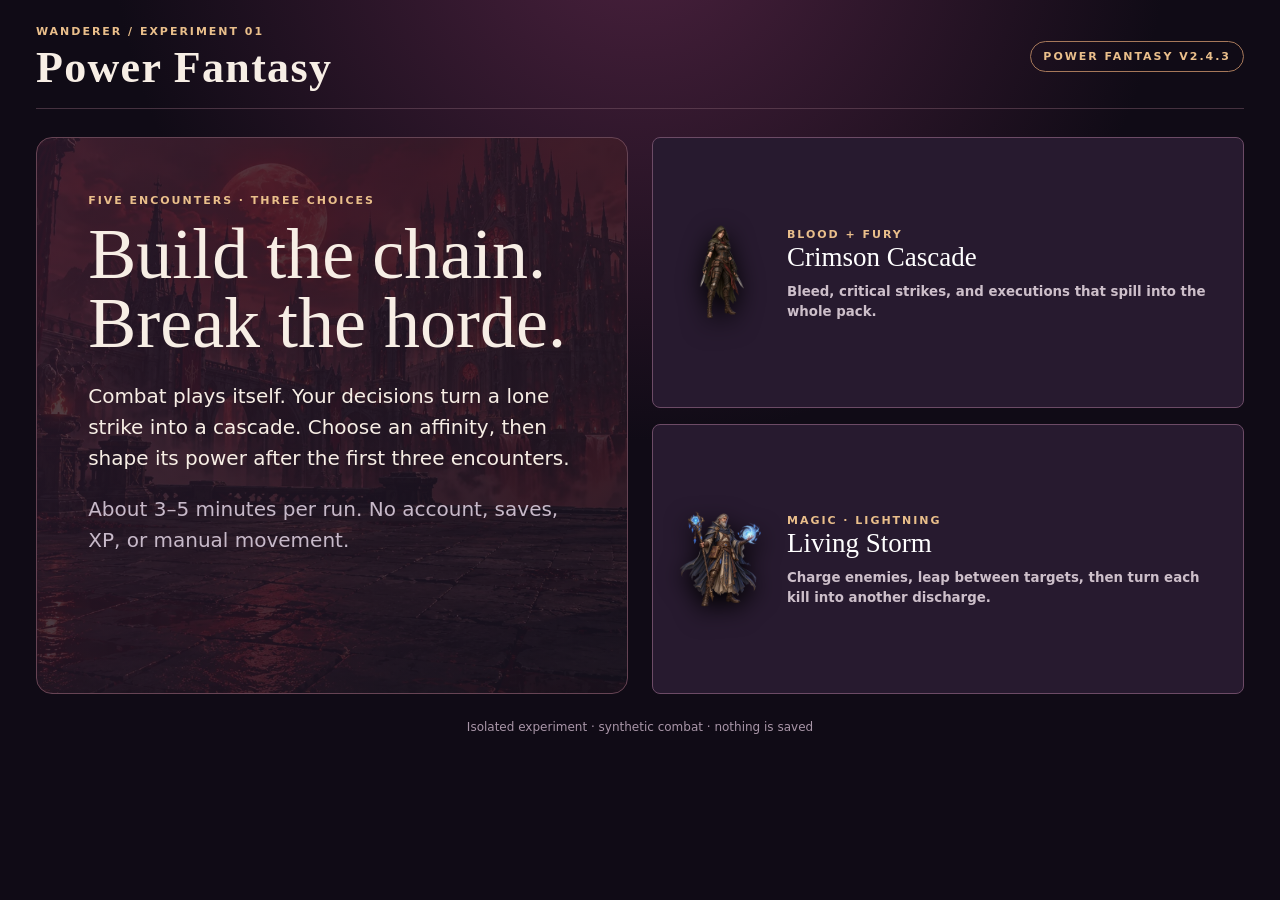
==== index.html @ 92aef380 "demo: add v2.4.3 mobile landscape battlefield" ====
<!doctype html>
<html lang="en"><head><meta charset="utf-8"><meta name="viewport" content="width=device-width, initial-scale=1, viewport-fit=cover"><meta name="theme-color" content="#160e18"><title>Wanderer · Power Fantasy v2.4.3</title><link rel="icon" href="./assets/branding/wanderer-icon-32.png"><link rel="stylesheet" href="./style-v2.4.3.css?v=2.4.3-landscape"></head>
<body><div class="shell">
  <header><div><span class="eyebrow">WANDERER / EXPERIMENT 01</span><h1>Power Fantasy</h1></div><div class="headerActions"><span class="prototypeBadge">POWER FANTASY V2.4.3</span><button id="pause" class="ghost" hidden>Pause</button><button id="exit" class="ghost" hidden>Exit run</button></div></header>
  <main id="app" aria-live="polite"></main>
  <footer>Isolated experiment · synthetic combat · nothing is saved</footer>
</div><script type="module" src="./ui-v2.4.3.mjs?v=2.4.3-landscape"></script></body></html>
---- style-v2.4.3.css ----
:root{color-scheme:dark;font-family:Inter,ui-sans-serif,system-ui,sans-serif;background:#100b16;color:#f7eee5}
*{box-sizing:border-box}body{margin:0;min-height:100vh;background:radial-gradient(circle at 50% -10%,#4b213e 0,transparent 45%),#100b16}.shell{max-width:1280px;margin:auto;padding:20px clamp(12px,3vw,36px)}header{display:flex;align-items:center;justify-content:space-between;gap:16px;border-bottom:1px solid #74536488;padding-bottom:15px}h1,h2,h3,p{margin-top:0}h1{font-family:Georgia,serif;font-size:clamp(28px,4vw,44px);margin:3px 0 0;letter-spacing:.03em}.eyebrow,.prototypeBadge,.overline{font-size:11px;font-weight:800;letter-spacing:.18em;color:#eabf8b}.prototypeBadge{border:1px solid #a6785a;border-radius:99px;padding:8px 12px}.headerActions{display:flex;gap:8px;align-items:center;flex-wrap:wrap}button{font:inherit;cursor:pointer;border:1px solid #e4ad70;background:linear-gradient(#d59a59,#9c5e35);color:#1b0c0e;padding:11px 17px;border-radius:8px;font-weight:800;min-height:44px}button:hover{filter:brightness(1.15)}button:focus-visible{outline:3px solid #fff;outline-offset:3px}.ghost{background:#231b2c;color:#f5decc;border-color:#775b70}.primary{box-shadow:0 0 32px #be71424d}.muted{color:#c7b9c9}.small{font-size:13px}.intro{display:grid;grid-template-columns:1fr 1fr;gap:24px;align-items:stretch;min-height:65vh;padding-top:28px}.introCopy{padding:clamp(20px,4vw,58px);border:1px solid #664454;border-radius:16px;background:linear-gradient(140deg,#2f1b2fcc,#16121fd9),url('./assets/dungeons/c3/blood_crimson_dominion.webp') center/cover}.introCopy h2{font:clamp(38px,6vw,72px)/.95 Georgia,serif;max-width:620px;margin:12px 0 24px}.introCopy p{font-size:clamp(16px,1.6vw,20px);line-height:1.55;max-width:600px}.builds{display:grid;gap:16px}.buildCard{width:100%;display:flex;align-items:center;gap:20px;text-align:left;background:#271a2f;border-color:#6c4b66;padding:18px}.buildCard img{width:96px;height:110px;object-fit:contain;filter:drop-shadow(0 8px 12px #000)}.buildCard strong{display:block;font:27px Georgia,serif;color:#fff}.buildCard small{display:block;color:#cdbfca;margin-top:9px;line-height:1.5}.buildCard.blood:hover{border-color:#f97986;box-shadow:0 0 30px #ba293850}.buildCard.lightning:hover{border-color:#8dbcfb;box-shadow:0 0 30px #3c75d850}.hud{display:grid;grid-template-columns:1fr auto 1fr;align-items:center;gap:16px;padding:16px 0}.hud h2{margin:2px 0 5px;font:28px Georgia,serif}.encounterDots{display:flex;gap:6px;justify-content:center}.encounterDots span{width:28px;height:6px;background:#5c485e;border-radius:4px}.encounterDots span.done{background:#de9a5f}.encounterDots span.now{background:#fff;box-shadow:0 0 12px #f8c16f}.hudRight{text-align:right}.arena{position:relative;min-height:460px;overflow:hidden;border:1px solid #765467;border-radius:16px;background:linear-gradient(180deg,#150c1e44,#100a18d9),var(--arena) center/cover;box-shadow:inset 0 0 70px #130714,0 16px 44px #0008}.arena:before{content:'';position:absolute;inset:0;background:linear-gradient(90deg,#160b20bb,transparent 40%),linear-gradient(0deg,#130d1e99,transparent 38%);pointer-events:none}.battlefield{position:relative;display:grid;grid-template-columns:minmax(150px,210px) 1fr;min-height:460px;gap:14px;padding:26px}.hero{display:flex;flex-direction:column;justify-content:end;align-items:center;position:relative;z-index:2}.hero img{height:270px;max-width:100%;object-fit:contain;filter:drop-shadow(0 10px 18px #000)}.hero.attacking img{animation:attack .24s ease}.hero.hurt img{animation:hurt .3s ease}.heroName{font:22px Georgia,serif;text-align:center;text-shadow:0 2px 4px #000}.health{height:11px;border-radius:8px;background:#3b2636;overflow:hidden;border:1px solid #9b6977;width:100%}.health i{display:block;height:100%;background:linear-gradient(90deg,#a83145,#e06875);transition:width .15s}.heroHealth{max-width:190px}.heroHealth i{background:linear-gradient(90deg,#a7384a,#f1787b)}.mobField{display:grid;grid-template-columns:repeat(3,minmax(0,1fr));align-content:center;gap:12px;position:relative;z-index:2}.mob{position:relative;background:#120b1bc4;border:1px solid #8c60735c;border-radius:11px;min-height:162px;padding:8px;display:flex;flex-direction:column;align-items:center;justify-content:end;transition:opacity .3s,transform .3s}.mob img{height:104px;max-width:100%;object-fit:contain;filter:drop-shadow(0 5px 9px #0009)}.mob strong{font-size:12px;white-space:nowrap;overflow:hidden;text-overflow:ellipsis;max-width:100%;text-align:center}.mob .health{height:7px;margin:5px 0}.mob.dead{opacity:.05;transform:scale(.7)}.mob.hit{animation:hit .25s}.mob.burst{box-shadow:0 0 24px #e9485c;border-color:#ff6674}.mob.shock{box-shadow:0 0 26px #90d5ff;border-color:#aadfff}.tags{position:absolute;top:7px;left:7px;display:flex;gap:4px;z-index:1}.tag{font-size:10px;border-radius:5px;padding:2px 5px;background:#832934;color:#fff}.tag.lightning{background:#2d6798}.float{position:absolute;top:23%;left:50%;transform:translateX(-50%);font-weight:900;font-size:23px;text-shadow:0 3px 4px #000;pointer-events:none;animation:float .85s forwards;z-index:5}.float.bleed,.float.crit{color:#ff6675}.float.arc,.float.discharge{color:#a7dcff}.bolt{position:absolute;height:4px;transform-origin:0 50%;background:#aee6ff;box-shadow:0 0 8px #68bbff,0 0 18px #278aff;z-index:8;pointer-events:none;animation:bolt .35s forwards}.bolt.blood{background:#fd596b;box-shadow:0 0 10px #e82b49}.arenaOverlay{position:absolute;inset:0;z-index:12;display:grid;place-items:center;padding:18px;background:#080713b8;backdrop-filter:blur(4px)}.decision{width:min(800px,100%);padding:clamp(18px,3vw,32px);background:linear-gradient(135deg,#30213b,#18131f);border:1px solid #c29677;border-radius:16px;box-shadow:0 20px 70px #000c}.decision h2{font:clamp(30px,5vw,46px) Georgia,serif;margin:8px 0}.choiceGrid{display:grid;grid-template-columns:1fr 1fr;gap:12px;margin-top:20px}.choice{display:block;text-align:left;min-height:145px;background:#281b2e;border:1px solid #aa7880}.choice strong{display:block;font:25px Georgia,serif;margin-bottom:8px}.choice small{font-weight:500;line-height:1.45;display:block;color:#e0d2df}.choice.blood{border-color:#a85664}.choice.lightning{border-color:#6996c2}.below{display:grid;grid-template-columns:1fr 1fr;gap:16px;margin-top:17px}.panel{background:#1b1523;border:1px solid #614656;border-radius:12px;padding:17px}.panel h3{margin-bottom:12px;color:#eac39a;font-size:14px;text-transform:uppercase;letter-spacing:.13em}.stats{display:grid;grid-template-columns:repeat(4,1fr);gap:10px}.stat strong{display:block;font:26px Georgia,serif;color:#fff}.stat span{font-size:12px;color:#c7b9c9}.log{height:113px;overflow:hidden;font-size:13px;line-height:1.65;color:#dfcbda}.log div:first-child{color:#fff}.result{max-width:930px;margin:28px auto;padding:clamp(24px,5vw,50px);background:linear-gradient(135deg,#301f38,#17101d);border:1px solid #bd8d6d;border-radius:16px}.result h2{font:clamp(38px,6vw,62px) Georgia,serif}.resultHero{height:180px;float:right;max-width:32%;object-fit:contain}.result .stats{margin:22px 0}.result ol{line-height:1.8}.resultActions{display:flex;gap:10px;flex-wrap:wrap}.pauseText{text-align:center;color:#fff}footer{text-align:center;font-size:12px;color:#a996a8;padding:26px 0}@keyframes hit{50%{transform:translateX(6px);filter:brightness(2)}}@keyframes attack{50%{transform:translateX(15px)}}@keyframes hurt{50%{filter:brightness(2)}}@keyframes float{to{opacity:0;top:0}}@keyframes bolt{to{opacity:0}}@media(max-width:720px){.intro{grid-template-columns:1fr;min-height:0}.introCopy{padding:24px}.introCopy h2{font-size:45px}.hud{grid-template-columns:1fr auto}.encounterDots{grid-row:2;grid-column:1/-1;justify-content:start}.arena,.battlefield{min-height:540px}.battlefield{grid-template-columns:1fr;grid-template-rows:150px 1fr;padding:12px}.hero{flex-direction:row;justify-content:start;gap:10px}.hero img{height:145px}.heroName{font-size:18px}.heroHealth{width:100px}.mobField{gap:5px}.mob{min-height:104px;padding:4px}.mob img{height:65px}.mob strong{font-size:10px}.below{grid-template-columns:1fr}.stats{grid-template-columns:repeat(2,1fr)}.choiceGrid{grid-template-columns:1fr}.choice{min-height:90px}.prototypeBadge{display:none}}@media(max-width:360px){.shell{padding:12px 8px}.mob img{height:54px}.mob{min-height:93px}.hero img{height:125px}.hud h2{font-size:23px}}
.heroInfo{display:flex;flex-direction:column;align-items:center;gap:4px;width:100%;text-align:center}.heroInfo .small{white-space:nowrap}
@media(max-width:720px){.heroInfo{width:auto;min-width:130px;align-items:flex-start;text-align:left}.heroInfo .heroHealth{width:130px}.heroInfo .small{font-size:12px}.hero img{width:145px;flex:none}}
@media(max-width:360px){.hero img{width:125px}.heroInfo{min-width:110px}.heroInfo .heroHealth{width:110px}}
.impactVfx{position:absolute;z-index:4;top:50%;left:50%;width:115px!important;height:115px!important;max-width:none!important;object-fit:contain;transform:translate(-50%,-50%);pointer-events:none;animation:impact .39s forwards;filter:drop-shadow(0 0 8px #fff8)}
@keyframes impact{0%{opacity:0;transform:translate(-50%,-50%) scale(.4)}25%{opacity:1;transform:translate(-50%,-50%) scale(1)}100%{opacity:0;transform:translate(-50%,-50%) scale(1.25)}}
@media(max-width:720px){.impactVfx{width:75px!important;height:75px!important}}
.focusSummary,.commanderSummary{display:block;margin-top:6px;font-size:11px;font-weight:800;letter-spacing:.08em;color:#c9b8cd}.focusSummary.focused{color:#f7c86b}.commanderSummary{color:#ffd474}.commanderSummary[hidden]{display:none}
.mob{cursor:pointer;touch-action:manipulation;user-select:none;-webkit-tap-highlight-color:transparent;border-width:1px}.mob:focus-visible{outline:2px solid #fff;outline-offset:2px}.mob.focused{border:2px solid #e6b74f;box-shadow:0 0 18px #f6c35c66,inset 0 0 10px #f6c35c22}.mob.elite{border-color:#dfad45;box-shadow:inset 0 0 16px #b8873330}.mob.focused.elite{box-shadow:0 0 20px #f2bf4d88,inset 0 0 16px #b8873340}.mobRole{font-size:9px;letter-spacing:.08em;color:#cdbbd0}.mob.elite .mobRole{color:#ffdb7d;font-weight:900}.castTrack{width:100%;height:5px;border-radius:5px;overflow:hidden;background:#4f2532;border:1px solid #bd4754;margin-top:4px}.castTrack i{display:block;height:100%;background:linear-gradient(90deg,#f3a541,#ff435d);transition:width .12s linear}.tag.shield{background:#45718b}.tag.castTag{background:#9a2638;animation:castPulse .9s infinite alternate}.float.damageTaken{color:#ff7278;font-size:25px}.mobField{grid-auto-rows:minmax(96px,auto)}
@media(min-width:721px){.mobField{grid-template-columns:repeat(4,minmax(0,1fr));gap:10px}.mob{min-height:128px}.mob img{height:76px}}
@media(max-width:720px){.arena,.battlefield{min-height:660px}.mobField{grid-template-columns:repeat(3,minmax(0,1fr));grid-auto-rows:minmax(88px,auto);align-content:start}.mob{min-height:90px;padding:4px}.mob img{height:54px}.mob strong{font-size:10px}.mobRole{font-size:8px}.castTrack{height:4px;margin-top:2px}.tags{top:4px;left:4px;gap:2px}.tag{font-size:8px;padding:1px 3px}.focusSummary,.commanderSummary{font-size:9px}}
@keyframes castPulse{to{filter:brightness(1.6)}}

/* v2.2: stable combat viewport, anchored enemy slots and readable death beats. */
body.combatActive{height:100vh;height:100svh;overflow:hidden;overscroll-behavior:none}
.shell.combatActive{height:100vh;height:100svh;min-height:0;display:flex;flex-direction:column;overflow:hidden;padding-top:max(env(safe-area-inset-top),6px);padding-bottom:max(env(safe-area-inset-bottom),4px)}
.shell.combatActive>header{flex:0 0 auto;min-height:48px;padding-bottom:7px}
.shell.combatActive #app{flex:1 1 auto;min-height:0;overflow:hidden;display:grid;grid-template-rows:auto minmax(0,1fr) auto;gap:5px}
.shell.combatActive footer{display:none}
.shell.combatActive .hud{padding:5px 0;gap:8px;min-height:0}
.shell.combatActive .hud h2{font-size:clamp(19px,2.2vw,26px);margin:1px 0 3px}
.shell.combatActive .arena,.shell.combatActive .battlefield{height:100%;min-height:0}
.shell.combatActive .battlefield{grid-template-rows:minmax(70px,20%) minmax(0,1fr);padding:10px;gap:8px}
.shell.combatActive .mobField{grid-template-columns:repeat(4,minmax(0,1fr));grid-template-rows:repeat(6,minmax(0,1fr));grid-auto-flow:row;align-content:stretch;gap:6px;min-height:0}
.shell.combatActive .mob{min-height:0;height:auto;padding:4px;justify-content:center;overflow:hidden}
.shell.combatActive .mob img{height:clamp(36px,6svh,68px);max-height:68px}
.shell.combatActive .mob strong{font-size:clamp(9px,.9vw,12px)}
.shell.combatActive .mob .health{margin:3px 0}
.shell.combatActive .below{grid-template-columns:1fr 1fr;gap:6px;margin:0;min-height:30px;max-height:118px;overflow:hidden}
.shell.combatActive .below details.panel{min-width:0;min-height:30px;max-height:30px;overflow:hidden;padding:5px 9px}
.shell.combatActive .below details.panel[open]{max-height:112px;overflow:auto;overscroll-behavior:contain}
.shell.combatActive .below summary{cursor:pointer;list-style:none}
.shell.combatActive .below summary::-webkit-details-marker{display:none}
.shell.combatActive .below summary h3{font-size:10px;margin:0;letter-spacing:.08em}
.shell.combatActive .below .stats{grid-template-columns:repeat(2,minmax(0,1fr));gap:4px;margin-top:6px}
.shell.combatActive .below .stat strong{font-size:17px}
.shell.combatActive .below .stat span{font-size:10px}
.shell.combatActive .log{height:auto;max-height:76px;overflow:auto}
.shell.combatActive .arenaOverlay{padding:8px}
.shell.combatActive .decision{max-height:100%;overflow:auto;overscroll-behavior:contain}
.shell.combatActive .choiceGrid{gap:7px;margin-top:10px}
.shell.combatActive .choice{min-height:80px;padding:10px}
.shell.combatActive .choice strong{font-size:20px;margin-bottom:4px}
.deathLayer{position:absolute;inset:0;z-index:9;overflow:hidden;pointer-events:none}
.mob.deathEcho{position:absolute;z-index:1;min-height:0;margin:0;pointer-events:none;animation:mobDeath .76s cubic-bezier(.15,.7,.25,1) forwards;box-shadow:0 0 24px #ff586b99,inset 0 0 22px #ff586b66}
@keyframes mobDeath{0%{opacity:1;filter:brightness(1.8) saturate(1.35);transform:scale(.96)}18%{opacity:.94;filter:brightness(1.45) saturate(1.2)}100%{opacity:0;filter:grayscale(.65);transform:translateY(-7px) scale(.68)}}
.mob.focused{border:3px solid #ffd45c;box-shadow:0 0 0 2px #493208,0 0 26px #ffd45c99,inset 0 0 14px #ffd45c33}
.mob.focused:after{content:'FOCUS';position:absolute;right:4px;bottom:3px;padding:1px 4px;border-radius:4px;background:#f6c850;color:#251800;font-size:8px;font-weight:1000;letter-spacing:.08em;z-index:4}
.secondaryPulse{animation:secondaryPulse .25s ease-out}
.secondaryPulse.arc{box-shadow:inset 0 0 22px #7ec9ff88}
.secondaryPulse.discharge{box-shadow:inset 0 0 22px #b9eaff99}
@keyframes secondaryPulse{50%{filter:brightness(1.38)}}
.float{opacity:.9;text-shadow:0 2px 3px #000}
.float.bleed{opacity:.68;font-size:17px}
.float.arc,.float.discharge{opacity:.74;font-size:17px}
.float.crit{z-index:7;font-size:22px;color:#ffe08a}
.bolt{opacity:.82;box-shadow:0 0 5px #68bbff,0 0 10px #278aff}
.bolt.blood{box-shadow:0 0 6px #e82b49}
.impactVfx{opacity:.72;filter:drop-shadow(0 0 4px #fff7)}
@media(max-width:720px){
  .shell.combatActive{padding-left:max(8px,env(safe-area-inset-left));padding-right:max(8px,env(safe-area-inset-right))}
  .shell.combatActive>header{min-height:43px;gap:5px;padding-bottom:5px}
  .shell.combatActive header h1{font-size:24px}
  .shell.combatActive .prototypeBadge{display:block;font-size:8px;padding:5px 7px;letter-spacing:.08em}
  .shell.combatActive .headerActions{gap:4px}
  .shell.combatActive .headerActions button{min-height:36px;padding:6px 9px;font-size:12px}
  .shell.combatActive .hud{grid-template-columns:minmax(0,1fr) auto;gap:5px;padding:3px 0}
  .shell.combatActive .hud h2{font-size:19px}
  .shell.combatActive .hud .encounterDots{display:none}
  .shell.combatActive .hudRight{font-size:12px}
  .shell.combatActive .hudRight #timer{font-size:14px}
  .shell.combatActive .hudRight #buildChoices{display:none}
  .shell.combatActive .overline{font-size:8px;letter-spacing:.1em}
  .shell.combatActive #counter,.shell.combatActive .focusSummary,.shell.combatActive .commanderSummary{font-size:9px;line-height:1.2;margin-top:2px}
  .shell.combatActive .arena{border-radius:10px}
  .shell.combatActive .battlefield{grid-template-columns:minmax(0,1fr);grid-template-rows:minmax(48px,11%) minmax(0,1fr);padding:5px;gap:3px}
  .shell.combatActive .hero{flex-direction:row;justify-content:center;gap:7px}
  .shell.combatActive .hero img{height:clamp(38px,7svh,58px);width:56px;flex:none}
  .shell.combatActive .heroInfo{width:auto;min-width:125px;align-items:flex-start;text-align:left;gap:2px}
  .shell.combatActive .heroName{font-size:14px}
  .shell.combatActive .heroHealth{width:min(42vw,150px)}
  .shell.combatActive #heroHpText{font-size:9px}
  .shell.combatActive .mobField{gap:3px}
  .shell.combatActive .mob{padding:2px;border-radius:6px}
  .shell.combatActive .mob img{height:clamp(24px,4.8svh,42px);max-height:42px}
  .shell.combatActive .mob strong{font-size:clamp(8px,2.1vw,10px);line-height:1.05;max-width:100%}
  .shell.combatActive .mobRole{font-size:7px;line-height:1.05}
  .shell.combatActive .mob .health{height:4px;margin:2px 0}
  .shell.combatActive .tags{top:2px;left:2px;gap:1px}
  .shell.combatActive .tag{font-size:7px;padding:0 2px}
  .shell.combatActive .castTrack{height:3px;margin-top:1px}
  .shell.combatActive .below{gap:4px;max-height:98px}
  .shell.combatActive .below details.panel{min-height:27px;max-height:27px;padding:4px 6px;border-radius:7px}
  .shell.combatActive .below details.panel[open]{max-height:94px}
  .shell.combatActive .below summary h3{font-size:9px}
  .shell.combatActive .below .stat strong{font-size:14px}
  .shell.combatActive .below .stat span{font-size:8px}
  .shell.combatActive .log{font-size:10px;line-height:1.35;max-height:68px}
  .shell.combatActive .decision{padding:12px}
  .shell.combatActive .decision h2{font-size:27px}
  .shell.combatActive .choice{min-height:68px}
  .shell.combatActive .choice strong{font-size:18px}
  .shell.combatActive .choice small{font-size:11px;line-height:1.25}
  .float{font-size:16px}
  .float.crit{font-size:19px}
  .impactVfx{width:56px!important;height:56px!important}
}
@media(max-height:650px){
  .shell.combatActive>header{min-height:38px}
  .shell.combatActive .battlefield{grid-template-rows:minmax(38px,9%) minmax(0,1fr)}
  .shell.combatActive .hero img{height:34px}
  .shell.combatActive .mob img{height:24px}
  .shell.combatActive .below details.panel[open]{max-height:72px}
}

/* v2.3: battle stage — the battlefield is a scene, not a grid of enemy panels. */
.shell.combatActive .battlefield{position:absolute;inset:0;display:block;padding:0;overflow:hidden;background:linear-gradient(0deg,#10081799,transparent 34%);}
.shell.combatActive .hero{position:absolute;left:6%;bottom:5%;width:22%;height:76%;display:flex;align-items:center;justify-content:flex-end;z-index:4;pointer-events:none;}
.shell.combatActive .hero img{height:min(76%,440px);width:auto;max-width:100%;object-fit:contain;filter:drop-shadow(0 15px 18px #07040be0) drop-shadow(0 0 12px #ca8c6940);}
.shell.combatActive .heroInfo{position:absolute;bottom:0;left:0;width:100%;align-items:center;gap:4px;padding:5px 8px;border-radius:9px;background:linear-gradient(0deg,#110918d9,#1109189c 72%,transparent);}
.shell.combatActive .heroName{font-size:15px;text-shadow:0 2px 8px #000;}
.shell.combatActive .heroHealth{width:74%;height:7px;max-width:190px;}
.shell.combatActive #heroHpText{font-size:10px;text-shadow:0 1px 4px #000;}
.shell.combatActive .mobField{position:absolute;inset:0;display:block;z-index:3;pointer-events:none;}
.shell.combatActive .mob{position:absolute;left:var(--x);top:var(--y);width:clamp(88px,8.5vw,124px);height:clamp(106px,15vh,158px);min-height:0;padding:0;border:0;border-radius:0;background:transparent;box-shadow:none;overflow:visible;display:flex;flex-direction:column;justify-content:flex-end;align-items:center;transform:translate(-50%,-50%);pointer-events:auto;isolation:isolate;}
.shell.combatActive .mob:before{content:'';position:absolute;z-index:-1;inset:13% 3% 2%;border-radius:50%;background:radial-gradient(ellipse,#09050bcc 0,transparent 71%);opacity:.75;transform:scale(.72,.35);}
.shell.combatActive .mob img{width:auto;height:76%;max-width:100%;max-height:none;object-fit:contain;filter:drop-shadow(0 9px 8px #050307d9) drop-shadow(0 0 7px #b59a9a44);transition:filter .16s,transform .16s;}
.shell.combatActive .mob[data-role="tank"]{z-index:5;}
.shell.combatActive .mob[data-role="tank"] img{height:82%;filter:drop-shadow(0 10px 9px #050307e8) drop-shadow(0 0 9px #b8adb04f);}
.shell.combatActive .mob[data-role="skirmisher"]{z-index:4;}
.shell.combatActive .mob[data-role="caster"]{z-index:2;}
.shell.combatActive .mob[data-role="caster"] img{height:70%;filter:drop-shadow(0 8px 8px #050307d9) drop-shadow(0 0 12px #77baf455);}
.shell.combatActive .mob.elite{z-index:6;width:clamp(126px,12vw,168px);height:clamp(144px,20vh,198px);}
.shell.combatActive .mob.elite img{height:84%;filter:drop-shadow(0 12px 12px #020103ed) drop-shadow(0 0 18px #f5b6489a);}
.shell.combatActive .mob strong,.shell.combatActive .mobRole{display:none;}
.shell.combatActive .mob.focused strong,.shell.combatActive .mob.casting strong,.shell.combatActive .mob.elite strong{display:block;position:absolute;bottom:-14px;max-width:130%;white-space:nowrap;overflow:hidden;text-overflow:ellipsis;text-align:center;font:700 10px/1.1 Inter,ui-sans-serif,sans-serif;color:#fff1d8;text-shadow:0 2px 5px #000;}
.shell.combatActive .mob .health{position:absolute;bottom:0;width:58%;height:5px;margin:0;border:1px solid #dfb4a0a8;background:#160d18e8;box-shadow:0 2px 4px #000;}
.shell.combatActive .mob.focused .health,.shell.combatActive .mob.casting .health,.shell.combatActive .mob.elite .health{bottom:-12px;}
.shell.combatActive .mob .castTrack{position:absolute;bottom:-7px;width:68%;height:4px;margin:0;z-index:4;box-shadow:0 2px 4px #000;}
.shell.combatActive .mob .tags{top:8%;left:50%;transform:translateX(-50%);justify-content:center;width:100%;}
.shell.combatActive .mob .tag{font-size:8px;padding:2px 5px;background:#592a32e8;box-shadow:0 2px 6px #0009;}
.shell.combatActive .mob.focused{border:0;box-shadow:none;}
.shell.combatActive .mob.focused:after{content:'';position:absolute;left:50%;top:11%;width:69%;height:69%;transform:translateX(-50%);border:2px solid #ffd45c;border-radius:48% 48% 42% 42%;background:radial-gradient(ellipse at center,transparent 48%,#ffd45c18 75%,transparent 78%);box-shadow:0 0 0 1px #241708,0 0 16px #ffd45cba;pointer-events:none;z-index:-1;}
.shell.combatActive .mob.focused img{filter:drop-shadow(0 0 9px #ffd45c) drop-shadow(0 0 17px #ffd45c99);transform:scale(1.05);}
.shell.combatActive .mob.elite:before{background:radial-gradient(ellipse,#a9701b7a 0,transparent 72%);}
.shell.combatActive .mob.casting img{filter:drop-shadow(0 0 10px #ff5164) drop-shadow(0 0 18px #ff516488);}
.priorityTargets{position:absolute;z-index:10;top:10px;right:12px;display:flex;gap:6px;max-width:52%;padding:4px 6px;border:1px solid #dfbd7d55;border-radius:10px;background:linear-gradient(100deg,#120b19c9,#211420a8);backdrop-filter:blur(5px);}
.priorityTargets[hidden]{display:none;}
.priorityTarget{min-width:64px;min-height:42px;height:42px;padding:3px 7px;display:flex;align-items:center;gap:5px;border:1px solid #9b7a614c;border-radius:8px;background:#160e1cd9;color:#f5e6d5;font-size:9px;line-height:1;box-shadow:0 3px 7px #0008;}
.priorityTarget img{width:30px;height:34px;object-fit:contain;filter:drop-shadow(0 2px 3px #000);}
.priorityTarget span{max-width:62px;overflow:hidden;text-overflow:ellipsis;white-space:nowrap;}
.priorityTarget.casting{border-color:#fa6878;color:#ffd7dc;box-shadow:0 0 10px #ed49634f;}
.priorityTarget.elite{border-color:#dfb54e;color:#ffe39b;}
.priorityTarget.focused{outline:2px solid #ffd45c;outline-offset:1px;}
.priorityTargets:before{content:'THREATS';align-self:center;padding:0 4px;color:#cbbab0;font-size:8px;font-weight:900;letter-spacing:.13em;}
.shell.combatActive .arena:before{z-index:1;background:linear-gradient(90deg,#160b2070,transparent 26%,transparent 75%,#160b2060),linear-gradient(0deg,#130d1eac 0,transparent 28%,#130d1e50 100%);}
.shell.combatActive .bolt{height:3px;z-index:9;opacity:.9;filter:drop-shadow(0 0 5px #8ee2ff);}
.shell.combatActive .bolt.blood{height:4px;filter:drop-shadow(0 0 5px #ff334d);}
.shell.combatActive .deathLayer{z-index:7;}
.shell.combatActive .mob.deathEcho{border:0;background:transparent;box-shadow:none;}
.shell.combatActive .mob.deathEcho:before{content:'';position:absolute;inset:30% 22% 8%;border-radius:50%;background:#ef58684c;filter:blur(14px);}
.shell.combatActive .mob.hit{animation:entityHit .24s ease;}
@keyframes entityHit{50%{filter:brightness(1.55) saturate(1.2);}}
@media(min-width:721px){
  .shell.combatActive .battlefield{background:radial-gradient(ellipse at 18% 100%,#3921344f,transparent 43%),linear-gradient(180deg,transparent 70%,#08050cc9);}
  .shell.combatActive .hero{left:5%;width:24%;height:78%;}
  .shell.combatActive .mob[data-role="tank"]{transform:translate(-50%,-50%) scale(1.08);}
  .shell.combatActive .mob[data-role="skirmisher"]{transform:translate(-50%,-50%) scale(.94);}
  .shell.combatActive .mob[data-role="caster"]{transform:translate(-50%,-50%) scale(.84);}
  .shell.combatActive .mobField{perspective:700px;}
}
@media(max-width:720px){
  .shell.combatActive #app{grid-template-rows:auto minmax(0,1fr) auto;gap:3px;}
  .shell.combatActive>header{min-height:38px;padding-bottom:3px;}
  .shell.combatActive header h1{font-size:20px;}
  .shell.combatActive .prototypeBadge{padding:3px 6px;font-size:7px;}
  .shell.combatActive .hud{padding:1px 0;}
  .shell.combatActive .hud h2{font-size:16px;}
  .shell.combatActive .arena:before{background:linear-gradient(180deg,#10081766,transparent 22%,transparent 70%,#110817aa);}
  .shell.combatActive .battlefield{background:radial-gradient(ellipse at 50% 96%,#43254066,transparent 48%),linear-gradient(180deg,#08050a44,transparent 44%,#08050ac9);}
  .shell.combatActive .hero{left:50%;bottom:1.5%;width:36%;height:24%;transform:translateX(-50%);justify-content:flex-end;}
  .shell.combatActive .hero img{height:78%;width:auto;max-width:100%;filter:drop-shadow(0 9px 10px #050307e8) drop-shadow(0 0 12px #e4956d4d);}
  .shell.combatActive .heroInfo{bottom:-1px;width:145%;left:50%;transform:translateX(-50%);padding:3px 6px;gap:2px;}
  .shell.combatActive .heroName{font-size:12px;}
  .shell.combatActive .heroHealth{width:84%;height:5px;}
  .shell.combatActive #heroHpText{font-size:8px;}
  .shell.combatActive .mob{width:min(23vw,100px);height:clamp(94px,17vh,132px);}
  .shell.combatActive .mob img{height:76%;}
  .shell.combatActive .mob[data-role="tank"] img{height:83%;}
  .shell.combatActive .mob[data-role="caster"] img{height:70%;}
  .shell.combatActive .mob.elite{width:min(31vw,132px);height:clamp(132px,23vh,168px);}
  .shell.combatActive .mob .health{width:67%;height:4px;}
  .shell.combatActive .mob.focused .health,.shell.combatActive .mob.casting .health,.shell.combatActive .mob.elite .health{bottom:-11px;}
  .shell.combatActive .mob .castTrack{bottom:-6px;}
  .shell.combatActive .mob.focused strong,.shell.combatActive .mob.casting strong,.shell.combatActive .mob.elite strong{font-size:8px;bottom:-13px;}
  .shell.combatActive .priorityTargets{top:5px;left:5px;right:auto;max-width:calc(100% - 10px);gap:3px;padding:3px 4px;border-radius:8px;}
  .shell.combatActive .priorityTargets:before{font-size:7px;padding:0 2px;}
  .shell.combatActive .priorityTarget{min-width:46px;height:34px;min-height:34px;gap:2px;padding:2px 4px;font-size:8px;border-radius:6px;}
  .shell.combatActive .priorityTarget img{width:23px;height:28px;}
  .shell.combatActive .priorityTarget span{max-width:41px;}
  .shell.combatActive .below{max-height:53px;}
  .shell.combatActive .below details.panel{min-height:25px;max-height:25px;}
  .shell.combatActive .below details.panel[open]{max-height:52px;}
  .shell.combatActive .below .stats{display:none;}
  .shell.combatActive .below .log{font-size:9px;max-height:25px;overflow:auto;}
  .shell.combatActive .mob.focused:after{width:72%;height:73%;border-width:2px;}
}

/* v2.4: role-aware arrival and bounded formation positions. */
.shell.combatActive .mob{left:clamp(11%,var(--x),89%);top:clamp(15%,var(--y),80%);transition:left .2s ease-out,top .2s ease-out;}
.shell.combatActive .mob.entering{animation:battlefieldArrival .56s cubic-bezier(.18,.74,.25,1) both;}
.shell.combatActive .mob.entering[data-role="tank"]{animation-duration:.88s;}
.shell.combatActive .mob.entering[data-role="skirmisher"]{animation-duration:.46s;}
.shell.combatActive .mob.entering[data-role="caster"]{animation-duration:.56s;}
.shell.combatActive .mob.entering.elite{animation-duration:1.05s;}
.shell.combatActive .mobIdentity{position:absolute;left:15%;bottom:-3px;width:70%;height:12px;display:flex;align-items:center;justify-content:space-between;z-index:5;pointer-events:none;}
.shell.combatActive .roleMarker{width:11px;height:11px;object-fit:contain;filter:drop-shadow(0 1px 3px #000);}
.shell.combatActive .eliteMarker{color:#ffdc72;font-size:12px;line-height:1;text-shadow:0 0 7px #ffbd37,0 2px 3px #000;}
.shell.combatActive .mob.elite .eliteMarker{display:block;}
.shell.combatActive .mob.elite.focused .eliteMarker{color:#fff0a6;text-shadow:0 0 10px #ffe071,0 0 16px #f0a832;}
@keyframes battlefieldArrival{
  0%{opacity:0;translate:88px 0;filter:brightness(1.45)}
  78%{opacity:1;translate:-5px 0;filter:brightness(1.08)}
  100%{opacity:1;translate:0 0;filter:brightness(1)}
}
@media(max-width:720px){
  .shell.combatActive .mob{left:clamp(20%,var(--x),80%);top:clamp(18%,var(--y),74%);}
  .shell.combatActive .mob.entering{animation-name:mobileBattlefieldArrival;}
  .shell.combatActive .mob.entering[data-role="tank"]{animation-duration:.88s;}
  .shell.combatActive .mob.entering[data-role="skirmisher"]{animation-duration:.46s;}
  .shell.combatActive .mob.entering[data-role="caster"]{animation-duration:.56s;}
  .shell.combatActive .mob.entering.elite{animation-duration:1.05s;}
  .shell.combatActive .mobIdentity{bottom:-2px;width:76%;left:12%;}
  .shell.combatActive .roleMarker{width:10px;height:10px;}
  .shell.combatActive .eliteMarker{font-size:11px;}
  @keyframes mobileBattlefieldArrival{
    0%{opacity:0;translate:0 -70px;filter:brightness(1.45)}
    78%{opacity:1;translate:0 4px;filter:brightness(1.08)}
    100%{opacity:1;translate:0 0;filter:brightness(1)}
  }
}
@media(max-height:680px){
  .shell.combatActive .mob{height:clamp(82px,15vh,112px);}
  .shell.combatActive .mob.elite{height:clamp(116px,20vh,148px);}
  .shell.combatActive .hero{height:22%;}
}

/* v2.4.2: desktop formation is grounded and progresses frame by frame. */
.groundPlane{display:none;}
.shell.combatActive .mobIdentity{height:20px;bottom:-4px;background:#130d18a8;border:1px solid #e7d3bd55;border-radius:12px;padding:1px 4px;}
.shell.combatActive .roleMarker{width:20px;height:20px;}
.shell.combatActive .eliteMarker{font-size:16px;}
@media(min-width:721px){
  .groundPlane{display:block;position:absolute;z-index:2;left:23%;right:1%;bottom:1%;height:34%;pointer-events:none;clip-path:polygon(13% 0,100% 0,100% 100%,0 100%);background:linear-gradient(0deg,#09060be0 0,#1a111ab8 40%,#33212538 82%,transparent),repeating-linear-gradient(0deg,transparent 0 28px,#e9c7a512 29px 30px),linear-gradient(90deg,transparent,#bb907512 45%,#f1cf9410);}
  .groundPlane:before{content:'';position:absolute;inset:0;background:linear-gradient(90deg,transparent 0 22%,#d5b78b12 22.2% 22.5%,transparent 22.7% 49%,#d5b78b10 49.2% 49.5%,transparent 49.7% 76%,#d5b78b0d 76.2% 76.5%,transparent 76.7%);}
  .shell.combatActive .mob{left:var(--x);top:clamp(15%,var(--y),89%);transform:translate(-50%,-100%) scale(var(--depth-scale,1));transition:left .11s linear,top .11s linear;}
  .shell.combatActive .mob[data-role="tank"]{transform:translate(-50%,-100%) scale(calc(var(--depth-scale,1) * 1.06));}
  .shell.combatActive .mob[data-role="skirmisher"]{transform:translate(-50%,-100%) scale(calc(var(--depth-scale,1) * .94));}
  .shell.combatActive .mob[data-role="caster"]{transform:translate(-50%,-100%) scale(calc(var(--depth-scale,1) * .86));}
  .shell.combatActive .mob.elite{width:clamp(128px,10vw,148px);height:clamp(142px,18vh,176px);transform:translate(-50%,-100%) scale(calc(var(--depth-scale,1) * 1.03));}
  .shell.combatActive .mob.entering{animation:none!important;opacity:1;}
  .shell.combatActive .mob.deathEcho{transform:none!important;}
  .shell.combatActive .mob:before{inset:auto 18% 1%;width:64%;height:16%;border-radius:50%;background:radial-gradient(ellipse,#050309d9 0,#09060ba8 44%,transparent 76%);filter:blur(1px);transform:none;}
  .shell.combatActive .mob.walking>img:first-of-type{transform-origin:50% 91%;animation:groundedStride .42s ease-in-out infinite;}
  .shell.combatActive .mob.walking[data-role="tank"]>img:first-of-type{animation-duration:.68s;}
  .shell.combatActive .mob.walking[data-role="skirmisher"]>img:first-of-type{animation-duration:.29s;}
  .shell.combatActive .mob.walking[data-role="caster"]>img:first-of-type{animation-duration:.54s;}
  .shell.combatActive .mob.walking.elite>img:first-of-type{animation-duration:.78s;}
  .shell.combatActive .mob{pointer-events:none;}
  .shell.combatActive .mob>img:first-of-type,.shell.combatActive .mob .health,.shell.combatActive .mob .mobIdentity,.shell.combatActive .mob .castTrack,.shell.combatActive .mob .tags{pointer-events:auto;}
  .shell.combatActive .mob .roleMarker{width:20px;height:20px;}
  .shell.combatActive .mob.elite .eliteMarker{font-size:16px;}
}
@media(max-width:720px){
  .shell.combatActive .mob{transform:translate(-50%,-50%);transition:none;}
  .shell.combatActive .mob.entering{animation:battlefieldArrivalV241 1.15s cubic-bezier(.22,.65,.27,1) both;}
  .shell.combatActive .mob.entering[data-role="tank"]{animation-duration:1.35s;}
  .shell.combatActive .mob.entering[data-role="skirmisher"]{animation-duration:.90s;}
  .shell.combatActive .mob.entering[data-role="caster"]{animation-duration:1.15s;}
  .shell.combatActive .mob.entering.elite{animation-duration:1.65s;}
  .shell.combatActive .mob.entering{animation-name:mobileBattlefieldArrivalV241;}
  .shell.combatActive .roleMarker{width:18px;height:18px;}
  .shell.combatActive .mobIdentity{height:19px;bottom:-3px;}
  .shell.combatActive .eliteMarker{font-size:15px;}
  @keyframes mobileBattlefieldArrivalV241{
    0%{top:-18%;opacity:.65;filter:brightness(1.2)}
    15%{opacity:1}
    100%{top:clamp(18%,var(--y),74%);opacity:1;filter:brightness(1)}
  }
}
@keyframes battlefieldArrivalV241{0%{left:106%;opacity:.65;filter:brightness(1.2)}15%{opacity:1}100%{left:clamp(11%,var(--x),89%);opacity:1;filter:brightness(1)}}
@keyframes groundedStride{0%,100%{transform:translateY(0) rotate(-.35deg)}50%{transform:translateY(-2px) rotate(.45deg)}}
@keyframes battlefieldArrival{0%{opacity:0;translate:72px 0}100%{opacity:1;translate:0 0}}
.shell.combatActive .mob.entering{animation:battlefieldArrival .44s cubic-bezier(.17,.72,.28,1) both;}
@media(max-width:720px){
  @keyframes battlefieldArrival{0%{opacity:0;translate:0 -38px}100%{opacity:1;translate:0 0}}
  .shell.combatActive>header{gap:6px;}
  .shell.combatActive>header .eyebrow{display:none;}
  .shell.combatActive>header h1{font-size:18px;white-space:nowrap;}
  .shell.combatActive .headerActions{flex-wrap:nowrap;gap:3px;}
  .shell.combatActive .prototypeBadge{font-size:6px;letter-spacing:.035em;padding:3px 4px;white-space:nowrap;}
  .shell.combatActive .headerActions button{min-height:28px;padding:3px 5px;font-size:9px;white-space:nowrap;}
}

/* v2.4.2 final cascade: desktop uses model coordinates; mobile retains v2.4.1 entry. */
@media(min-width:721px){
  .shell.combatActive .mob.entering{animation:none!important;opacity:1;}
  .shell.combatActive .mob{left:var(--x);top:clamp(15%,var(--y),89%);}
  .shell.combatActive .mobIdentity .roleMarker{width:20px;height:20px;pointer-events:auto;}
  .shell.combatActive .mob[data-role="skirmisher"] .roleMarker{width:22px;height:22px;}
  .shell.combatActive .mob[data-role="caster"] .roleMarker{width:23px;height:23px;}
}
@media(max-width:720px){
  .shell.combatActive .mob.entering{animation-name:mobileBattlefieldArrivalV241;animation-duration:1.15s;}
  .shell.combatActive .mob.entering[data-role="tank"]{animation-duration:1.35s;}
  .shell.combatActive .mob.entering[data-role="skirmisher"]{animation-duration:.90s;}
  .shell.combatActive .mob.entering[data-role="caster"]{animation-duration:1.15s;}
  .shell.combatActive .mob.entering.elite{animation-duration:1.65s;}
  .shell.combatActive .mobIdentity .roleMarker{width:18px;height:18px;pointer-events:auto;}
}
.orientationHint{display:none;color:#cdbfca;font-size:8px;line-height:1.1;letter-spacing:.02em}
@media (orientation:portrait) and (max-width:720px){
  .shell.combatActive .orientationHint{display:block}
  .shell.combatActive .headerActions button{min-height:44px}
  .shell.combatActive .priorityTarget{min-height:44px;height:44px}
}
@media (orientation:landscape) and (max-height:500px){
  .shell.combatActive{max-width:none;padding-top:max(env(safe-area-inset-top),4px);padding-bottom:max(env(safe-area-inset-bottom),4px);padding-left:max(env(safe-area-inset-left),12px);padding-right:max(env(safe-area-inset-right),12px)}
  .shell.combatActive>header{min-height:38px;padding-bottom:3px;gap:8px}
  .shell.combatActive>header h1{font-size:clamp(18px,5vh,24px);white-space:nowrap}
  .shell.combatActive .headerActions{flex-wrap:nowrap;gap:6px}
  .shell.combatActive .headerActions button{min-height:44px;padding:6px 11px;font-size:12px;white-space:nowrap}
  .shell.combatActive #app{grid-template-rows:auto minmax(0,1fr) auto;gap:3px}
  .shell.combatActive .hud{grid-template-columns:minmax(0,1fr) auto minmax(0,1fr);gap:8px;padding:0 0 2px}
  .shell.combatActive .hud h2{font-size:clamp(16px,4vh,21px)}
  .shell.combatActive .hud .encounterDots{display:flex;grid-row:auto;grid-column:auto;gap:4px}
  .shell.combatActive .hud .encounterDots span{width:18px;height:4px}
  .shell.combatActive .hudRight{font-size:11px}
  .shell.combatActive .hudRight #timer{font-size:13px}
  .shell.combatActive .orientationHint{display:none}
  .shell.combatActive .arena,.shell.combatActive .battlefield{min-height:0;height:100%}
  .shell.combatActive .arena:before{background:linear-gradient(90deg,#160b2070,transparent 26%,transparent 75%,#160b2060),linear-gradient(0deg,#130d1eac 0,transparent 28%,#130d1e50 100%)}
  .shell.combatActive .battlefield{background:radial-gradient(ellipse at 18% 100%,#3921344f,transparent 43%),linear-gradient(180deg,transparent 70%,#08050cc9)}
  .shell.combatActive .arena{border-radius:9px}
  .shell.combatActive .hero{left:5%;width:22%;height:76%;bottom:4%}
  .shell.combatActive .heroInfo{position:absolute;bottom:0;left:0;width:100%;align-items:center;gap:2px;padding:3px 5px;border-radius:8px;background:linear-gradient(0deg,#110918d9,#1109189c 72%,transparent)}
  .shell.combatActive .hero img{height:min(76%,28vh);max-height:230px}
  .shell.combatActive .mob{left:var(--x);top:clamp(15%,var(--y),89%);transform:translate(-50%,-100%) scale(var(--depth-scale,1));transition:left .11s linear,top .11s linear}
  .shell.combatActive .mob[data-role="tank"]{transform:translate(-50%,-100%) scale(calc(var(--depth-scale,1) * 1.06))}
  .shell.combatActive .mob[data-role="skirmisher"]{transform:translate(-50%,-100%) scale(calc(var(--depth-scale,1) * .94))}
  .shell.combatActive .mob[data-role="caster"]{transform:translate(-50%,-100%) scale(calc(var(--depth-scale,1) * .86))}
  .shell.combatActive .mob.elite{transform:translate(-50%,-100%) scale(calc(var(--depth-scale,1) * 1.03))}
  .shell.combatActive .mob.entering{animation:none!important;opacity:1}
  .shell.combatActive .heroName{font-size:12px}
  .shell.combatActive .heroHealth{height:6px}
  .shell.combatActive #heroHpText{font-size:9px}
  .shell.combatActive .mob{width:clamp(88px,10vw,108px);height:clamp(96px,25vh,118px)}
  .shell.combatActive .mob.elite{width:clamp(108px,13vw,136px);height:clamp(112px,29vh,144px)}
  .shell.combatActive .mob .health{height:5px}
  .shell.combatActive .mobIdentity{height:19px;bottom:-3px}
  .shell.combatActive .mobIdentity .roleMarker{width:18px;height:18px}
  .shell.combatActive .mobIdentity .eliteMarker{font-size:15px}
  .shell.combatActive .priorityTargets{top:4px;left:auto;right:6px;max-width:52%;gap:4px;padding:3px 4px}
  .shell.combatActive .priorityTargets:before{font-size:7px;padding:0 2px}
  .shell.combatActive .priorityTarget{min-width:58px;min-height:44px;height:44px;padding:3px 5px;gap:3px;font-size:8px}
  .shell.combatActive .priorityTarget img{width:24px;height:32px}
  .shell.combatActive .priorityTarget span{max-width:48px}
  .shell.combatActive .below{grid-template-columns:1fr 1fr;gap:4px;margin:0;min-height:25px;max-height:25px;overflow:hidden}
  .shell.combatActive .below details.panel{min-height:25px;max-height:25px;padding:3px 7px}
  .shell.combatActive .below details.panel[open]{max-height:72px}
  .shell.combatActive .below summary h3{font-size:9px;margin:0}
  .shell.combatActive .below .stats{display:none}
  .shell.combatActive .below .log{font-size:9px;max-height:48px;overflow:auto}
  .shell.combatActive .arenaOverlay{padding:5px}
  .shell.combatActive .decision{padding:10px;max-height:100%;overflow:auto}
  .shell.combatActive .decision h2{font-size:clamp(20px,5vh,28px);margin:4px 0}
  .shell.combatActive .choiceGrid{gap:6px;margin-top:8px}
  .shell.combatActive .choice{min-height:58px;padding:7px}
  .shell.combatActive .choice strong{font-size:15px;margin-bottom:3px}
  .shell.combatActive .choice small{font-size:10px;line-height:1.15}
}
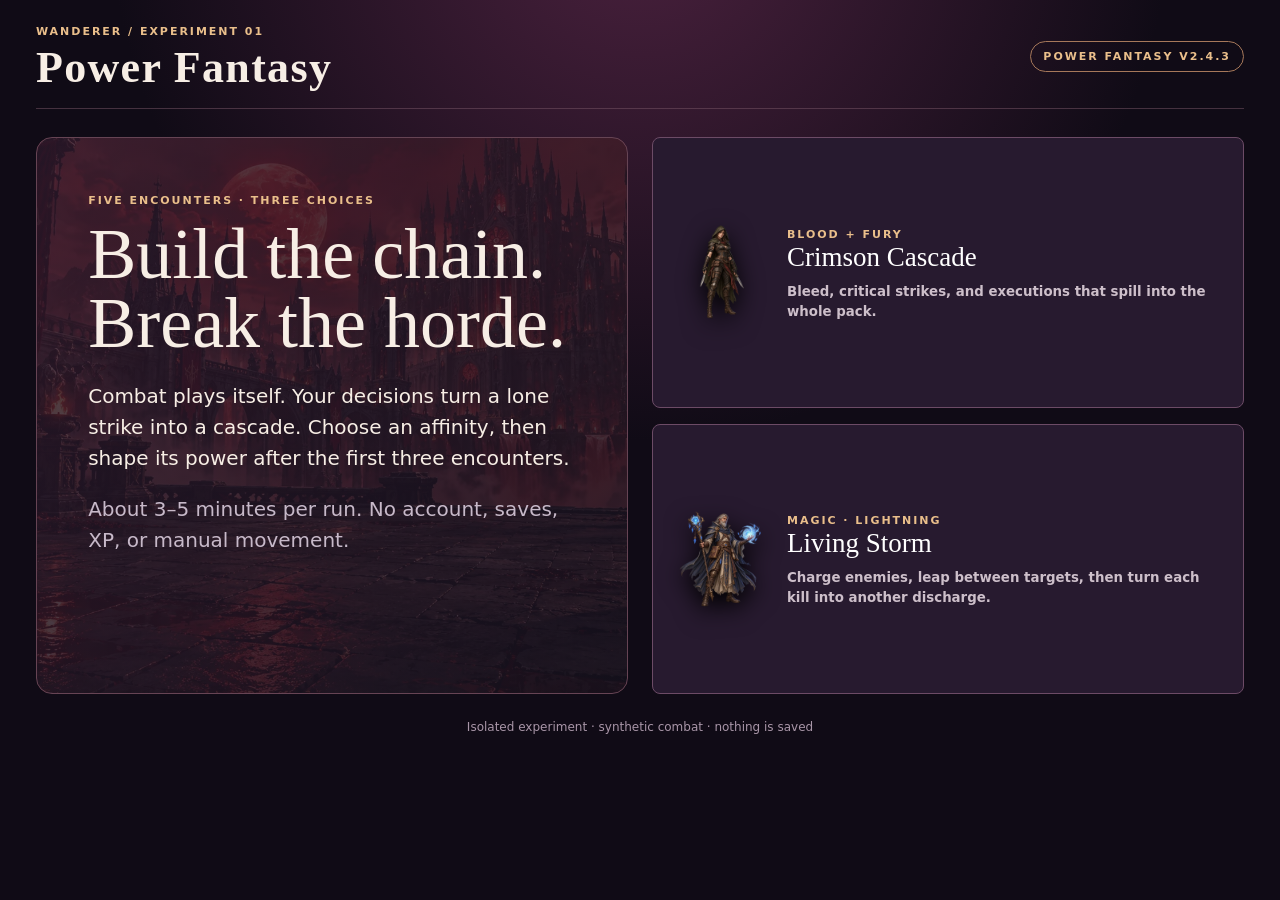
==== commit 0b1823cc: "demo: publish v2.4.3 archetype movement" ====
--- a/index.html
+++ b/index.html
@@ -4,4 +4,4 @@
   <header><div><span class="eyebrow">WANDERER / EXPERIMENT 01</span><h1>Power Fantasy</h1></div><div class="headerActions"><span class="prototypeBadge">POWER FANTASY V2.4.3</span><button id="pause" class="ghost" hidden>Pause</button><button id="exit" class="ghost" hidden>Exit run</button></div></header>
   <main id="app" aria-live="polite"></main>
   <footer>Isolated experiment · synthetic combat · nothing is saved</footer>
-</div><script type="module" src="./ui-v2.4.3.mjs?v=2.4.3-landscape"></script></body></html>
+</div><script type="module" src="./ui-v2.4.3-approach.mjs?v=2.4.3-approach1"></script></body></html>
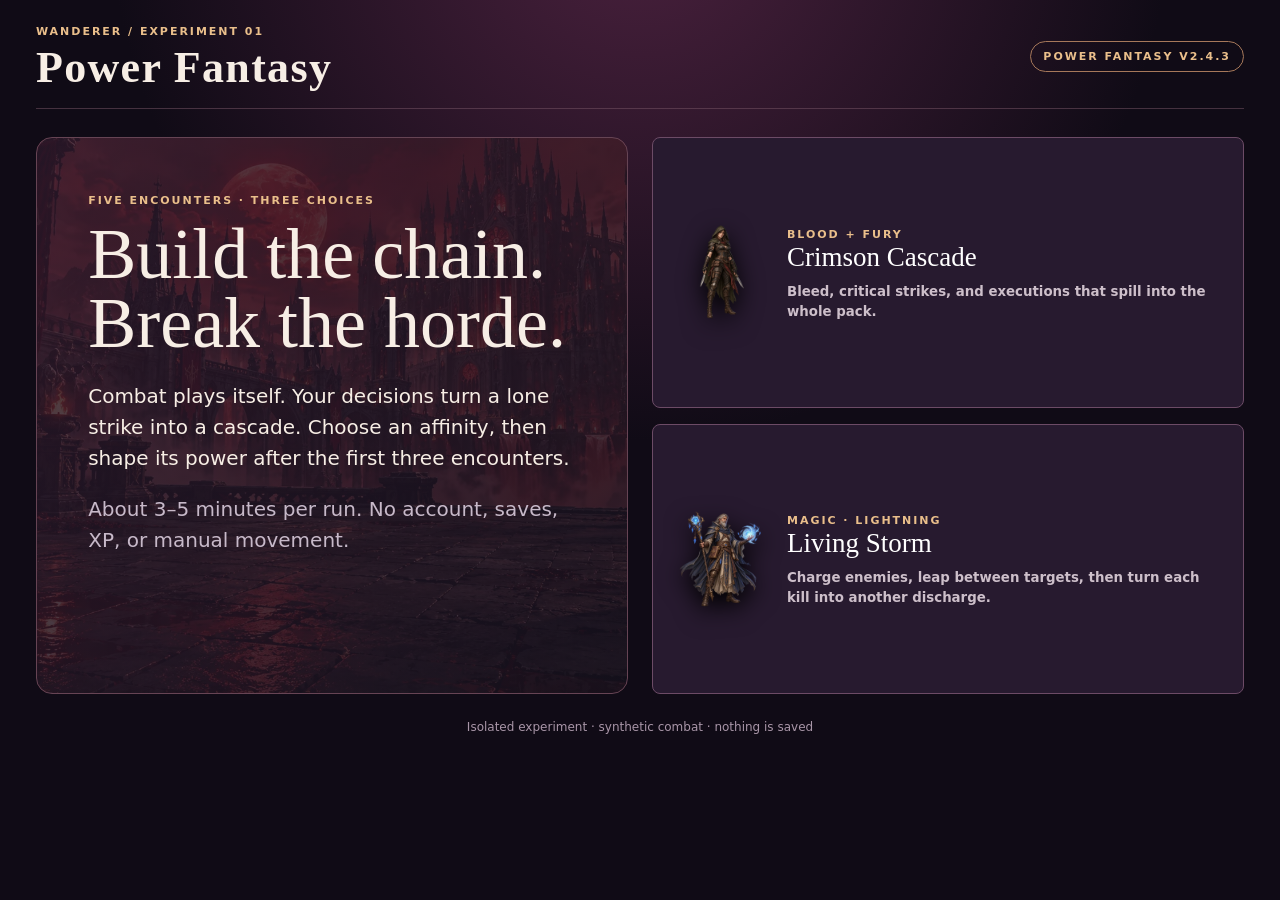
==== commit 871402e0: "demo: publish portrait enemy approach test" ====
--- a/index.html
+++ b/index.html
@@ -1,7 +1,7 @@
 <!doctype html>
-<html lang="en"><head><meta charset="utf-8"><meta name="viewport" content="width=device-width, initial-scale=1, viewport-fit=cover"><meta name="theme-color" content="#160e18"><title>Wanderer · Power Fantasy v2.4.3</title><link rel="icon" href="./assets/branding/wanderer-icon-32.png"><link rel="stylesheet" href="./style-v2.4.3.css?v=2.4.3-landscape"></head>
+<html lang="en"><head><meta charset="utf-8"><meta name="viewport" content="width=device-width, initial-scale=1, viewport-fit=cover"><meta name="theme-color" content="#160e18"><title>Wanderer · Power Fantasy v2.4.3</title><link rel="icon" href="./assets/branding/wanderer-icon-32.png"><link rel="stylesheet" href="./style-v2.4.3.css?v=2.4.3-portrait1"></head>
 <body><div class="shell">
   <header><div><span class="eyebrow">WANDERER / EXPERIMENT 01</span><h1>Power Fantasy</h1></div><div class="headerActions"><span class="prototypeBadge">POWER FANTASY V2.4.3</span><button id="pause" class="ghost" hidden>Pause</button><button id="exit" class="ghost" hidden>Exit run</button></div></header>
   <main id="app" aria-live="polite"></main>
   <footer>Isolated experiment · synthetic combat · nothing is saved</footer>
-</div><script type="module" src="./ui-v2.4.3-approach.mjs?v=2.4.3-approach1"></script></body></html>
+</div><script type="module" src="./ui-v2.4.3-portrait.mjs?v=2.4.3-portrait1"></script></body></html>
--- a/style-v2.4.3.css
+++ b/style-v2.4.3.css
@@ -381,3 +381,10 @@
   .shell.combatActive .choice strong{font-size:15px;margin-bottom:3px}
   .shell.combatActive .choice small{font-size:10px;line-height:1.15}
 }
+
+
+/* Portrait battlefield: enemies enter from above and advance toward the player. */
+@media (orientation:portrait) and (max-width:720px){
+  .shell.combatActive .mob{left:clamp(20%,var(--x),80%);top:var(--y);transition:left .11s linear,top .11s linear}
+  .shell.combatActive .mob.entering{animation:none!important;opacity:1}
+}
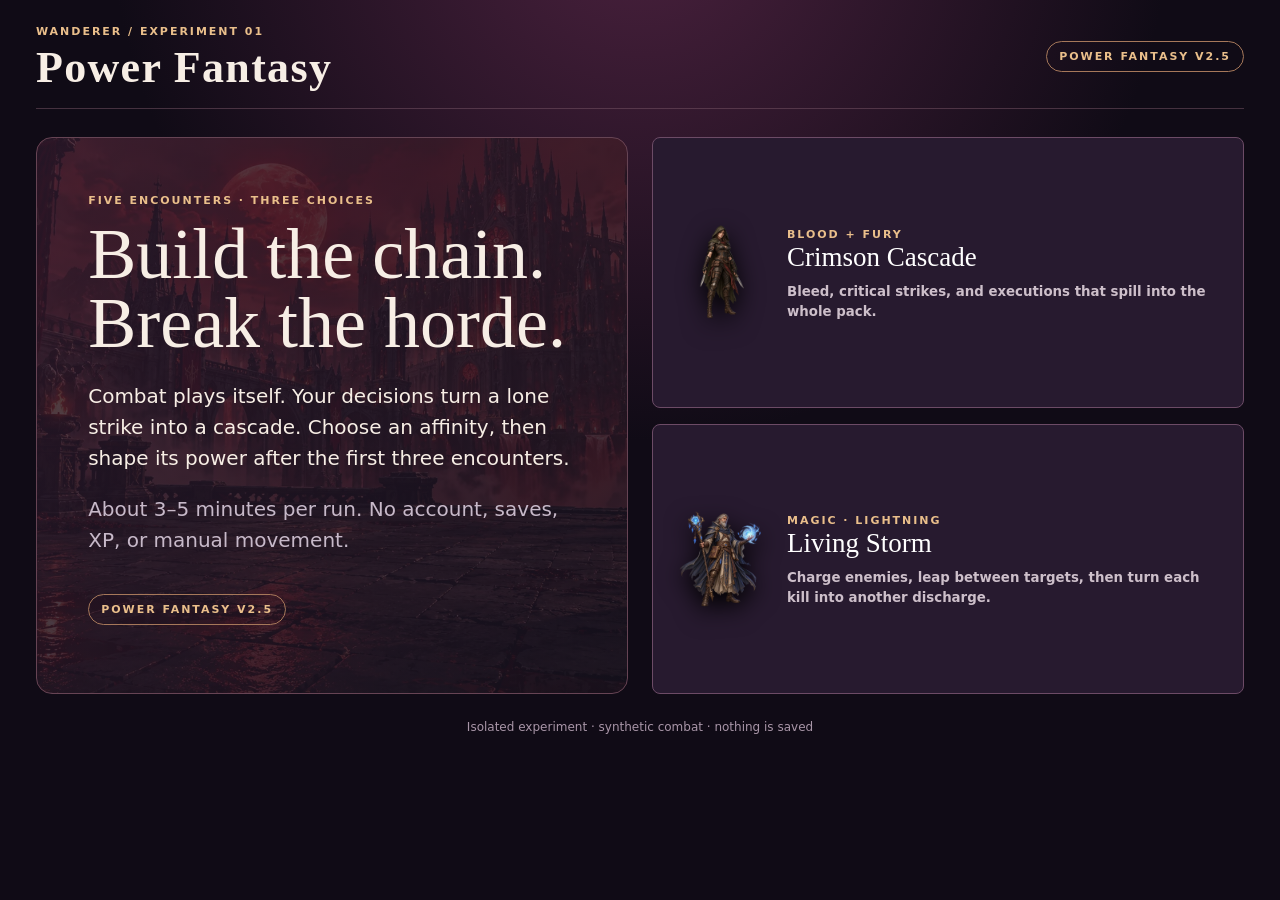
==== commit 089877d6: "demo: publish Power Fantasy v2.5" ====
--- a/index.html
+++ b/index.html
@@ -1,7 +1,7 @@
 <!doctype html>
-<html lang="en"><head><meta charset="utf-8"><meta name="viewport" content="width=device-width, initial-scale=1, viewport-fit=cover"><meta name="theme-color" content="#160e18"><title>Wanderer · Power Fantasy v2.4.3</title><link rel="icon" href="./assets/branding/wanderer-icon-32.png"><link rel="stylesheet" href="./style-v2.4.3.css?v=2.4.3-portrait1"></head>
+<html lang="en"><head><meta charset="utf-8"><meta name="viewport" content="width=device-width, initial-scale=1, viewport-fit=cover"><meta name="theme-color" content="#160e18"><title>Wanderer · Power Fantasy v2.5</title><link rel="icon" href="./assets/branding/wanderer-icon-32.png"><link rel="stylesheet" href="./style-v2.5.css?v=2.5-cleave"></head>
 <body><div class="shell">
-  <header><div><span class="eyebrow">WANDERER / EXPERIMENT 01</span><h1>Power Fantasy</h1></div><div class="headerActions"><span class="prototypeBadge">POWER FANTASY V2.4.3</span><button id="pause" class="ghost" hidden>Pause</button><button id="exit" class="ghost" hidden>Exit run</button></div></header>
+  <header><div><span class="eyebrow">WANDERER / EXPERIMENT 01</span><h1>Power Fantasy</h1></div><div class="headerActions"><span class="prototypeBadge">POWER FANTASY V2.5</span><button id="pause" class="ghost" hidden>Pause</button><button id="exit" class="ghost" hidden>Exit run</button></div></header>
   <main id="app" aria-live="polite"></main>
   <footer>Isolated experiment · synthetic combat · nothing is saved</footer>
-</div><script type="module" src="./ui-v2.4.3-portrait.mjs?v=2.4.3-portrait1"></script></body></html>
+</div><script type="module" src="./ui-v2.5.mjs?v=2.5-cleave"></script></body></html>
--- a/style-v2.5.css
+++ b/style-v2.5.css
@@ -0,0 +1,393 @@
+
+:root{color-scheme:dark;font-family:Inter,ui-sans-serif,system-ui,sans-serif;background:#100b16;color:#f7eee5}
+*{box-sizing:border-box}body{margin:0;min-height:100vh;background:radial-gradient(circle at 50% -10%,#4b213e 0,transparent 45%),#100b16}.shell{max-width:1280px;margin:auto;padding:20px clamp(12px,3vw,36px)}header{display:flex;align-items:center;justify-content:space-between;gap:16px;border-bottom:1px solid #74536488;padding-bottom:15px}h1,h2,h3,p{margin-top:0}h1{font-family:Georgia,serif;font-size:clamp(28px,4vw,44px);margin:3px 0 0;letter-spacing:.03em}.eyebrow,.prototypeBadge,.overline{font-size:11px;font-weight:800;letter-spacing:.18em;color:#eabf8b}.prototypeBadge{border:1px solid #a6785a;border-radius:99px;padding:8px 12px}.headerActions{display:flex;gap:8px;align-items:center;flex-wrap:wrap}button{font:inherit;cursor:pointer;border:1px solid #e4ad70;background:linear-gradient(#d59a59,#9c5e35);color:#1b0c0e;padding:11px 17px;border-radius:8px;font-weight:800;min-height:44px}button:hover{filter:brightness(1.15)}button:focus-visible{outline:3px solid #fff;outline-offset:3px}.ghost{background:#231b2c;color:#f5decc;border-color:#775b70}.primary{box-shadow:0 0 32px #be71424d}.muted{color:#c7b9c9}.small{font-size:13px}.intro{display:grid;grid-template-columns:1fr 1fr;gap:24px;align-items:stretch;min-height:65vh;padding-top:28px}.introCopy{padding:clamp(20px,4vw,58px);border:1px solid #664454;border-radius:16px;background:linear-gradient(140deg,#2f1b2fcc,#16121fd9),url('./assets/dungeons/c3/blood_crimson_dominion.webp') center/cover}.introCopy h2{font:clamp(38px,6vw,72px)/.95 Georgia,serif;max-width:620px;margin:12px 0 24px}.introCopy p{font-size:clamp(16px,1.6vw,20px);line-height:1.55;max-width:600px}.builds{display:grid;gap:16px}.buildCard{width:100%;display:flex;align-items:center;gap:20px;text-align:left;background:#271a2f;border-color:#6c4b66;padding:18px}.buildCard img{width:96px;height:110px;object-fit:contain;filter:drop-shadow(0 8px 12px #000)}.buildCard strong{display:block;font:27px Georgia,serif;color:#fff}.buildCard small{display:block;color:#cdbfca;margin-top:9px;line-height:1.5}.buildCard.blood:hover{border-color:#f97986;box-shadow:0 0 30px #ba293850}.buildCard.lightning:hover{border-color:#8dbcfb;box-shadow:0 0 30px #3c75d850}.hud{display:grid;grid-template-columns:1fr auto 1fr;align-items:center;gap:16px;padding:16px 0}.hud h2{margin:2px 0 5px;font:28px Georgia,serif}.encounterDots{display:flex;gap:6px;justify-content:center}.encounterDots span{width:28px;height:6px;background:#5c485e;border-radius:4px}.encounterDots span.done{background:#de9a5f}.encounterDots span.now{background:#fff;box-shadow:0 0 12px #f8c16f}.hudRight{text-align:right}.arena{position:relative;min-height:460px;overflow:hidden;border:1px solid #765467;border-radius:16px;background:linear-gradient(180deg,#150c1e44,#100a18d9),var(--arena) center/cover;box-shadow:inset 0 0 70px #130714,0 16px 44px #0008}.arena:before{content:'';position:absolute;inset:0;background:linear-gradient(90deg,#160b20bb,transparent 40%),linear-gradient(0deg,#130d1e99,transparent 38%);pointer-events:none}.battlefield{position:relative;display:grid;grid-template-columns:minmax(150px,210px) 1fr;min-height:460px;gap:14px;padding:26px}.hero{display:flex;flex-direction:column;justify-content:end;align-items:center;position:relative;z-index:2}.hero img{height:270px;max-width:100%;object-fit:contain;filter:drop-shadow(0 10px 18px #000)}.hero.attacking img{animation:attack .24s ease}.hero.hurt img{animation:hurt .3s ease}.heroName{font:22px Georgia,serif;text-align:center;text-shadow:0 2px 4px #000}.health{height:11px;border-radius:8px;background:#3b2636;overflow:hidden;border:1px solid #9b6977;width:100%}.health i{display:block;height:100%;background:linear-gradient(90deg,#a83145,#e06875);transition:width .15s}.heroHealth{max-width:190px}.heroHealth i{background:linear-gradient(90deg,#a7384a,#f1787b)}.mobField{display:grid;grid-template-columns:repeat(3,minmax(0,1fr));align-content:center;gap:12px;position:relative;z-index:2}.mob{position:relative;background:#120b1bc4;border:1px solid #8c60735c;border-radius:11px;min-height:162px;padding:8px;display:flex;flex-direction:column;align-items:center;justify-content:end;transition:opacity .3s,transform .3s}.mob img{height:104px;max-width:100%;object-fit:contain;filter:drop-shadow(0 5px 9px #0009)}.mob strong{font-size:12px;white-space:nowrap;overflow:hidden;text-overflow:ellipsis;max-width:100%;text-align:center}.mob .health{height:7px;margin:5px 0}.mob.dead{opacity:.05;transform:scale(.7)}.mob.hit{animation:hit .25s}.mob.burst{box-shadow:0 0 24px #e9485c;border-color:#ff6674}.mob.shock{box-shadow:0 0 26px #90d5ff;border-color:#aadfff}.tags{position:absolute;top:7px;left:7px;display:flex;gap:4px;z-index:1}.tag{font-size:10px;border-radius:5px;padding:2px 5px;background:#832934;color:#fff}.tag.lightning{background:#2d6798}.float{position:absolute;top:23%;left:50%;transform:translateX(-50%);font-weight:900;font-size:23px;text-shadow:0 3px 4px #000;pointer-events:none;animation:float .85s forwards;z-index:5}.float.bleed,.float.crit{color:#ff6675}.float.arc,.float.discharge{color:#a7dcff}.bolt{position:absolute;height:4px;transform-origin:0 50%;background:#aee6ff;box-shadow:0 0 8px #68bbff,0 0 18px #278aff;z-index:8;pointer-events:none;animation:bolt .35s forwards}.bolt.blood{background:#fd596b;box-shadow:0 0 10px #e82b49}.arenaOverlay{position:absolute;inset:0;z-index:12;display:grid;place-items:center;padding:18px;background:#080713b8;backdrop-filter:blur(4px)}.decision{width:min(800px,100%);padding:clamp(18px,3vw,32px);background:linear-gradient(135deg,#30213b,#18131f);border:1px solid #c29677;border-radius:16px;box-shadow:0 20px 70px #000c}.decision h2{font:clamp(30px,5vw,46px) Georgia,serif;margin:8px 0}.choiceGrid{display:grid;grid-template-columns:1fr 1fr;gap:12px;margin-top:20px}.choice{display:block;text-align:left;min-height:145px;background:#281b2e;border:1px solid #aa7880}.choice strong{display:block;font:25px Georgia,serif;margin-bottom:8px}.choice small{font-weight:500;line-height:1.45;display:block;color:#e0d2df}.choice.blood{border-color:#a85664}.choice.lightning{border-color:#6996c2}.below{display:grid;grid-template-columns:1fr 1fr;gap:16px;margin-top:17px}.panel{background:#1b1523;border:1px solid #614656;border-radius:12px;padding:17px}.panel h3{margin-bottom:12px;color:#eac39a;font-size:14px;text-transform:uppercase;letter-spacing:.13em}.stats{display:grid;grid-template-columns:repeat(4,1fr);gap:10px}.stat strong{display:block;font:26px Georgia,serif;color:#fff}.stat span{font-size:12px;color:#c7b9c9}.log{height:113px;overflow:hidden;font-size:13px;line-height:1.65;color:#dfcbda}.log div:first-child{color:#fff}.result{max-width:930px;margin:28px auto;padding:clamp(24px,5vw,50px);background:linear-gradient(135deg,#301f38,#17101d);border:1px solid #bd8d6d;border-radius:16px}.result h2{font:clamp(38px,6vw,62px) Georgia,serif}.resultHero{height:180px;float:right;max-width:32%;object-fit:contain}.result .stats{margin:22px 0}.result ol{line-height:1.8}.resultActions{display:flex;gap:10px;flex-wrap:wrap}.pauseText{text-align:center;color:#fff}footer{text-align:center;font-size:12px;color:#a996a8;padding:26px 0}@keyframes hit{50%{transform:translateX(6px);filter:brightness(2)}}@keyframes attack{50%{transform:translateX(15px)}}@keyframes hurt{50%{filter:brightness(2)}}@keyframes float{to{opacity:0;top:0}}@keyframes bolt{to{opacity:0}}@media(max-width:720px){.intro{grid-template-columns:1fr;min-height:0}.introCopy{padding:24px}.introCopy h2{font-size:45px}.hud{grid-template-columns:1fr auto}.encounterDots{grid-row:2;grid-column:1/-1;justify-content:start}.arena,.battlefield{min-height:540px}.battlefield{grid-template-columns:1fr;grid-template-rows:150px 1fr;padding:12px}.hero{flex-direction:row;justify-content:start;gap:10px}.hero img{height:145px}.heroName{font-size:18px}.heroHealth{width:100px}.mobField{gap:5px}.mob{min-height:104px;padding:4px}.mob img{height:65px}.mob strong{font-size:10px}.below{grid-template-columns:1fr}.stats{grid-template-columns:repeat(2,1fr)}.choiceGrid{grid-template-columns:1fr}.choice{min-height:90px}.prototypeBadge{display:none}}@media(max-width:360px){.shell{padding:12px 8px}.mob img{height:54px}.mob{min-height:93px}.hero img{height:125px}.hud h2{font-size:23px}}
+.heroInfo{display:flex;flex-direction:column;align-items:center;gap:4px;width:100%;text-align:center}.heroInfo .small{white-space:nowrap}
+@media(max-width:720px){.heroInfo{width:auto;min-width:130px;align-items:flex-start;text-align:left}.heroInfo .heroHealth{width:130px}.heroInfo .small{font-size:12px}.hero img{width:145px;flex:none}}
+@media(max-width:360px){.hero img{width:125px}.heroInfo{min-width:110px}.heroInfo .heroHealth{width:110px}}
+.impactVfx{position:absolute;z-index:4;top:50%;left:50%;width:115px!important;height:115px!important;max-width:none!important;object-fit:contain;transform:translate(-50%,-50%);pointer-events:none;animation:impact .39s forwards;filter:drop-shadow(0 0 8px #fff8)}
+@keyframes impact{0%{opacity:0;transform:translate(-50%,-50%) scale(.4)}25%{opacity:1;transform:translate(-50%,-50%) scale(1)}100%{opacity:0;transform:translate(-50%,-50%) scale(1.25)}}
+@media(max-width:720px){.impactVfx{width:75px!important;height:75px!important}}
+.focusSummary,.commanderSummary{display:block;margin-top:6px;font-size:11px;font-weight:800;letter-spacing:.08em;color:#c9b8cd}.focusSummary.focused{color:#f7c86b}.commanderSummary{color:#ffd474}.commanderSummary[hidden]{display:none}
+.mob{cursor:pointer;touch-action:manipulation;user-select:none;-webkit-tap-highlight-color:transparent;border-width:1px}.mob:focus-visible{outline:2px solid #fff;outline-offset:2px}.mob.focused{border:2px solid #e6b74f;box-shadow:0 0 18px #f6c35c66,inset 0 0 10px #f6c35c22}.mob.elite{border-color:#dfad45;box-shadow:inset 0 0 16px #b8873330}.mob.focused.elite{box-shadow:0 0 20px #f2bf4d88,inset 0 0 16px #b8873340}.mobRole{font-size:9px;letter-spacing:.08em;color:#cdbbd0}.mob.elite .mobRole{color:#ffdb7d;font-weight:900}.castTrack{width:100%;height:5px;border-radius:5px;overflow:hidden;background:#4f2532;border:1px solid #bd4754;margin-top:4px}.castTrack i{display:block;height:100%;background:linear-gradient(90deg,#f3a541,#ff435d);transition:width .12s linear}.tag.shield{background:#45718b}.tag.castTag{background:#9a2638;animation:castPulse .9s infinite alternate}.float.damageTaken{color:#ff7278;font-size:25px}.mobField{grid-auto-rows:minmax(96px,auto)}
+@media(min-width:721px){.mobField{grid-template-columns:repeat(4,minmax(0,1fr));gap:10px}.mob{min-height:128px}.mob img{height:76px}}
+@media(max-width:720px){.arena,.battlefield{min-height:660px}.mobField{grid-template-columns:repeat(3,minmax(0,1fr));grid-auto-rows:minmax(88px,auto);align-content:start}.mob{min-height:90px;padding:4px}.mob img{height:54px}.mob strong{font-size:10px}.mobRole{font-size:8px}.castTrack{height:4px;margin-top:2px}.tags{top:4px;left:4px;gap:2px}.tag{font-size:8px;padding:1px 3px}.focusSummary,.commanderSummary{font-size:9px}}
+@keyframes castPulse{to{filter:brightness(1.6)}}
+
+/* v2.2: stable combat viewport, anchored enemy slots and readable death beats. */
+body.combatActive{height:100vh;height:100svh;overflow:hidden;overscroll-behavior:none}
+.shell.combatActive{height:100vh;height:100svh;min-height:0;display:flex;flex-direction:column;overflow:hidden;padding-top:max(env(safe-area-inset-top),6px);padding-bottom:max(env(safe-area-inset-bottom),4px)}
+.shell.combatActive>header{flex:0 0 auto;min-height:48px;padding-bottom:7px}
+.shell.combatActive #app{flex:1 1 auto;min-height:0;overflow:hidden;display:grid;grid-template-rows:auto minmax(0,1fr) auto;gap:5px}
+.shell.combatActive footer{display:none}
+.shell.combatActive .hud{padding:5px 0;gap:8px;min-height:0}
+.shell.combatActive .hud h2{font-size:clamp(19px,2.2vw,26px);margin:1px 0 3px}
+.shell.combatActive .arena,.shell.combatActive .battlefield{height:100%;min-height:0}
+.shell.combatActive .battlefield{grid-template-rows:minmax(70px,20%) minmax(0,1fr);padding:10px;gap:8px}
+.shell.combatActive .mobField{grid-template-columns:repeat(4,minmax(0,1fr));grid-template-rows:repeat(6,minmax(0,1fr));grid-auto-flow:row;align-content:stretch;gap:6px;min-height:0}
+.shell.combatActive .mob{min-height:0;height:auto;padding:4px;justify-content:center;overflow:hidden}
+.shell.combatActive .mob img{height:clamp(36px,6svh,68px);max-height:68px}
+.shell.combatActive .mob strong{font-size:clamp(9px,.9vw,12px)}
+.shell.combatActive .mob .health{margin:3px 0}
+.shell.combatActive .below{grid-template-columns:1fr 1fr;gap:6px;margin:0;min-height:30px;max-height:118px;overflow:hidden}
+.shell.combatActive .below details.panel{min-width:0;min-height:30px;max-height:30px;overflow:hidden;padding:5px 9px}
+.shell.combatActive .below details.panel[open]{max-height:112px;overflow:auto;overscroll-behavior:contain}
+.shell.combatActive .below summary{cursor:pointer;list-style:none}
+.shell.combatActive .below summary::-webkit-details-marker{display:none}
+.shell.combatActive .below summary h3{font-size:10px;margin:0;letter-spacing:.08em}
+.shell.combatActive .below .stats{grid-template-columns:repeat(2,minmax(0,1fr));gap:4px;margin-top:6px}
+.shell.combatActive .below .stat strong{font-size:17px}
+.shell.combatActive .below .stat span{font-size:10px}
+.shell.combatActive .log{height:auto;max-height:76px;overflow:auto}
+.shell.combatActive .arenaOverlay{padding:8px}
+.shell.combatActive .decision{max-height:100%;overflow:auto;overscroll-behavior:contain}
+.shell.combatActive .choiceGrid{gap:7px;margin-top:10px}
+.shell.combatActive .choice{min-height:80px;padding:10px}
+.shell.combatActive .choice strong{font-size:20px;margin-bottom:4px}
+.deathLayer{position:absolute;inset:0;z-index:9;overflow:hidden;pointer-events:none}
+.mob.deathEcho{position:absolute;z-index:1;min-height:0;margin:0;pointer-events:none;animation:mobDeath .76s cubic-bezier(.15,.7,.25,1) forwards;box-shadow:0 0 24px #ff586b99,inset 0 0 22px #ff586b66}
+@keyframes mobDeath{0%{opacity:1;filter:brightness(1.8) saturate(1.35);transform:scale(.96)}18%{opacity:.94;filter:brightness(1.45) saturate(1.2)}100%{opacity:0;filter:grayscale(.65);transform:translateY(-7px) scale(.68)}}
+.mob.focused{border:3px solid #ffd45c;box-shadow:0 0 0 2px #493208,0 0 26px #ffd45c99,inset 0 0 14px #ffd45c33}
+.mob.focused:after{content:'FOCUS';position:absolute;right:4px;bottom:3px;padding:1px 4px;border-radius:4px;background:#f6c850;color:#251800;font-size:8px;font-weight:1000;letter-spacing:.08em;z-index:4}
+.secondaryPulse{animation:secondaryPulse .25s ease-out}
+.secondaryPulse.arc{box-shadow:inset 0 0 22px #7ec9ff88}
+.secondaryPulse.discharge{box-shadow:inset 0 0 22px #b9eaff99}
+@keyframes secondaryPulse{50%{filter:brightness(1.38)}}
+.float{opacity:.9;text-shadow:0 2px 3px #000}
+.float.bleed{opacity:.68;font-size:17px}
+.float.arc,.float.discharge{opacity:.74;font-size:17px}
+.float.crit{z-index:7;font-size:22px;color:#ffe08a}
+.bolt{opacity:.82;box-shadow:0 0 5px #68bbff,0 0 10px #278aff}
+.bolt.blood{box-shadow:0 0 6px #e82b49}
+.impactVfx{opacity:.72;filter:drop-shadow(0 0 4px #fff7)}
+@media(max-width:720px){
+  .shell.combatActive{padding-left:max(8px,env(safe-area-inset-left));padding-right:max(8px,env(safe-area-inset-right))}
+  .shell.combatActive>header{min-height:43px;gap:5px;padding-bottom:5px}
+  .shell.combatActive header h1{font-size:24px}
+  .shell.combatActive .prototypeBadge{display:block;font-size:8px;padding:5px 7px;letter-spacing:.08em}
+  .shell.combatActive .headerActions{gap:4px}
+  .shell.combatActive .headerActions button{min-height:36px;padding:6px 9px;font-size:12px}
+  .shell.combatActive .hud{grid-template-columns:minmax(0,1fr) auto;gap:5px;padding:3px 0}
+  .shell.combatActive .hud h2{font-size:19px}
+  .shell.combatActive .hud .encounterDots{display:none}
+  .shell.combatActive .hudRight{font-size:12px}
+  .shell.combatActive .hudRight #timer{font-size:14px}
+  .shell.combatActive .hudRight #buildChoices{display:none}
+  .shell.combatActive .overline{font-size:8px;letter-spacing:.1em}
+  .shell.combatActive #counter,.shell.combatActive .focusSummary,.shell.combatActive .commanderSummary{font-size:9px;line-height:1.2;margin-top:2px}
+  .shell.combatActive .arena{border-radius:10px}
+  .shell.combatActive .battlefield{grid-template-columns:minmax(0,1fr);grid-template-rows:minmax(48px,11%) minmax(0,1fr);padding:5px;gap:3px}
+  .shell.combatActive .hero{flex-direction:row;justify-content:center;gap:7px}
+  .shell.combatActive .hero img{height:clamp(38px,7svh,58px);width:56px;flex:none}
+  .shell.combatActive .heroInfo{width:auto;min-width:125px;align-items:flex-start;text-align:left;gap:2px}
+  .shell.combatActive .heroName{font-size:14px}
+  .shell.combatActive .heroHealth{width:min(42vw,150px)}
+  .shell.combatActive #heroHpText{font-size:9px}
+  .shell.combatActive .mobField{gap:3px}
+  .shell.combatActive .mob{padding:2px;border-radius:6px}
+  .shell.combatActive .mob img{height:clamp(24px,4.8svh,42px);max-height:42px}
+  .shell.combatActive .mob strong{font-size:clamp(8px,2.1vw,10px);line-height:1.05;max-width:100%}
+  .shell.combatActive .mobRole{font-size:7px;line-height:1.05}
+  .shell.combatActive .mob .health{height:4px;margin:2px 0}
+  .shell.combatActive .tags{top:2px;left:2px;gap:1px}
+  .shell.combatActive .tag{font-size:7px;padding:0 2px}
+  .shell.combatActive .castTrack{height:3px;margin-top:1px}
+  .shell.combatActive .below{gap:4px;max-height:98px}
+  .shell.combatActive .below details.panel{min-height:27px;max-height:27px;padding:4px 6px;border-radius:7px}
+  .shell.combatActive .below details.panel[open]{max-height:94px}
+  .shell.combatActive .below summary h3{font-size:9px}
+  .shell.combatActive .below .stat strong{font-size:14px}
+  .shell.combatActive .below .stat span{font-size:8px}
+  .shell.combatActive .log{font-size:10px;line-height:1.35;max-height:68px}
+  .shell.combatActive .decision{padding:12px}
+  .shell.combatActive .decision h2{font-size:27px}
+  .shell.combatActive .choice{min-height:68px}
+  .shell.combatActive .choice strong{font-size:18px}
+  .shell.combatActive .choice small{font-size:11px;line-height:1.25}
+  .float{font-size:16px}
+  .float.crit{font-size:19px}
+  .impactVfx{width:56px!important;height:56px!important}
+}
+@media(max-height:650px){
+  .shell.combatActive>header{min-height:38px}
+  .shell.combatActive .battlefield{grid-template-rows:minmax(38px,9%) minmax(0,1fr)}
+  .shell.combatActive .hero img{height:34px}
+  .shell.combatActive .mob img{height:24px}
+  .shell.combatActive .below details.panel[open]{max-height:72px}
+}
+
+/* v2.3: battle stage — the battlefield is a scene, not a grid of enemy panels. */
+.shell.combatActive .battlefield{position:absolute;inset:0;display:block;padding:0;overflow:hidden;background:linear-gradient(0deg,#10081799,transparent 34%);}
+.shell.combatActive .hero{position:absolute;left:6%;bottom:5%;width:22%;height:76%;display:flex;align-items:center;justify-content:flex-end;z-index:4;pointer-events:none;}
+.shell.combatActive .hero img{height:min(76%,440px);width:auto;max-width:100%;object-fit:contain;filter:drop-shadow(0 15px 18px #07040be0) drop-shadow(0 0 12px #ca8c6940);}
+.shell.combatActive .heroInfo{position:absolute;bottom:0;left:0;width:100%;align-items:center;gap:4px;padding:5px 8px;border-radius:9px;background:linear-gradient(0deg,#110918d9,#1109189c 72%,transparent);}
+.shell.combatActive .heroName{font-size:15px;text-shadow:0 2px 8px #000;}
+.shell.combatActive .heroHealth{width:74%;height:7px;max-width:190px;}
+.shell.combatActive #heroHpText{font-size:10px;text-shadow:0 1px 4px #000;}
+.shell.combatActive .mobField{position:absolute;inset:0;display:block;z-index:3;pointer-events:none;}
+.shell.combatActive .mob{position:absolute;left:var(--x);top:var(--y);width:clamp(88px,8.5vw,124px);height:clamp(106px,15vh,158px);min-height:0;padding:0;border:0;border-radius:0;background:transparent;box-shadow:none;overflow:visible;display:flex;flex-direction:column;justify-content:flex-end;align-items:center;transform:translate(-50%,-50%);pointer-events:auto;isolation:isolate;}
+.shell.combatActive .mob:before{content:'';position:absolute;z-index:-1;inset:13% 3% 2%;border-radius:50%;background:radial-gradient(ellipse,#09050bcc 0,transparent 71%);opacity:.75;transform:scale(.72,.35);}
+.shell.combatActive .mob img{width:auto;height:76%;max-width:100%;max-height:none;object-fit:contain;filter:drop-shadow(0 9px 8px #050307d9) drop-shadow(0 0 7px #b59a9a44);transition:filter .16s,transform .16s;}
+.shell.combatActive .mob[data-role="tank"]{z-index:5;}
+.shell.combatActive .mob[data-role="tank"] img{height:82%;filter:drop-shadow(0 10px 9px #050307e8) drop-shadow(0 0 9px #b8adb04f);}
+.shell.combatActive .mob[data-role="skirmisher"]{z-index:4;}
+.shell.combatActive .mob[data-role="caster"]{z-index:2;}
+.shell.combatActive .mob[data-role="caster"] img{height:70%;filter:drop-shadow(0 8px 8px #050307d9) drop-shadow(0 0 12px #77baf455);}
+.shell.combatActive .mob.elite{z-index:6;width:clamp(126px,12vw,168px);height:clamp(144px,20vh,198px);}
+.shell.combatActive .mob.elite img{height:84%;filter:drop-shadow(0 12px 12px #020103ed) drop-shadow(0 0 18px #f5b6489a);}
+.shell.combatActive .mob strong,.shell.combatActive .mobRole{display:none;}
+.shell.combatActive .mob.focused strong,.shell.combatActive .mob.casting strong,.shell.combatActive .mob.elite strong{display:block;position:absolute;bottom:-14px;max-width:130%;white-space:nowrap;overflow:hidden;text-overflow:ellipsis;text-align:center;font:700 10px/1.1 Inter,ui-sans-serif,sans-serif;color:#fff1d8;text-shadow:0 2px 5px #000;}
+.shell.combatActive .mob .health{position:absolute;bottom:0;width:58%;height:5px;margin:0;border:1px solid #dfb4a0a8;background:#160d18e8;box-shadow:0 2px 4px #000;}
+.shell.combatActive .mob.focused .health,.shell.combatActive .mob.casting .health,.shell.combatActive .mob.elite .health{bottom:-12px;}
+.shell.combatActive .mob .castTrack{position:absolute;bottom:-7px;width:68%;height:4px;margin:0;z-index:4;box-shadow:0 2px 4px #000;}
+.shell.combatActive .mob .tags{top:8%;left:50%;transform:translateX(-50%);justify-content:center;width:100%;}
+.shell.combatActive .mob .tag{font-size:8px;padding:2px 5px;background:#592a32e8;box-shadow:0 2px 6px #0009;}
+.shell.combatActive .mob.focused{border:0;box-shadow:none;}
+.shell.combatActive .mob.focused:after{content:'';position:absolute;left:50%;top:11%;width:69%;height:69%;transform:translateX(-50%);border:2px solid #ffd45c;border-radius:48% 48% 42% 42%;background:radial-gradient(ellipse at center,transparent 48%,#ffd45c18 75%,transparent 78%);box-shadow:0 0 0 1px #241708,0 0 16px #ffd45cba;pointer-events:none;z-index:-1;}
+.shell.combatActive .mob.focused img{filter:drop-shadow(0 0 9px #ffd45c) drop-shadow(0 0 17px #ffd45c99);transform:scale(1.05);}
+.shell.combatActive .mob.elite:before{background:radial-gradient(ellipse,#a9701b7a 0,transparent 72%);}
+.shell.combatActive .mob.casting img{filter:drop-shadow(0 0 10px #ff5164) drop-shadow(0 0 18px #ff516488);}
+.priorityTargets{position:absolute;z-index:10;top:10px;right:12px;display:flex;gap:6px;max-width:52%;padding:4px 6px;border:1px solid #dfbd7d55;border-radius:10px;background:linear-gradient(100deg,#120b19c9,#211420a8);backdrop-filter:blur(5px);}
+.priorityTargets[hidden]{display:none;}
+.priorityTarget{min-width:64px;min-height:42px;height:42px;padding:3px 7px;display:flex;align-items:center;gap:5px;border:1px solid #9b7a614c;border-radius:8px;background:#160e1cd9;color:#f5e6d5;font-size:9px;line-height:1;box-shadow:0 3px 7px #0008;}
+.priorityTarget img{width:30px;height:34px;object-fit:contain;filter:drop-shadow(0 2px 3px #000);}
+.priorityTarget span{max-width:62px;overflow:hidden;text-overflow:ellipsis;white-space:nowrap;}
+.priorityTarget.casting{border-color:#fa6878;color:#ffd7dc;box-shadow:0 0 10px #ed49634f;}
+.priorityTarget.elite{border-color:#dfb54e;color:#ffe39b;}
+.priorityTarget.focused{outline:2px solid #ffd45c;outline-offset:1px;}
+.priorityTargets:before{content:'THREATS';align-self:center;padding:0 4px;color:#cbbab0;font-size:8px;font-weight:900;letter-spacing:.13em;}
+.shell.combatActive .arena:before{z-index:1;background:linear-gradient(90deg,#160b2070,transparent 26%,transparent 75%,#160b2060),linear-gradient(0deg,#130d1eac 0,transparent 28%,#130d1e50 100%);}
+.shell.combatActive .bolt{height:3px;z-index:9;opacity:.9;filter:drop-shadow(0 0 5px #8ee2ff);}
+.shell.combatActive .bolt.blood{height:4px;filter:drop-shadow(0 0 5px #ff334d);}
+.shell.combatActive .deathLayer{z-index:7;}
+.shell.combatActive .mob.deathEcho{border:0;background:transparent;box-shadow:none;}
+.shell.combatActive .mob.deathEcho:before{content:'';position:absolute;inset:30% 22% 8%;border-radius:50%;background:#ef58684c;filter:blur(14px);}
+.shell.combatActive .mob.hit{animation:entityHit .24s ease;}
+@keyframes entityHit{50%{filter:brightness(1.55) saturate(1.2);}}
+@media(min-width:721px){
+  .shell.combatActive .battlefield{background:radial-gradient(ellipse at 18% 100%,#3921344f,transparent 43%),linear-gradient(180deg,transparent 70%,#08050cc9);}
+  .shell.combatActive .hero{left:5%;width:24%;height:78%;}
+  .shell.combatActive .mob[data-role="tank"]{transform:translate(-50%,-50%) scale(1.08);}
+  .shell.combatActive .mob[data-role="skirmisher"]{transform:translate(-50%,-50%) scale(.94);}
+  .shell.combatActive .mob[data-role="caster"]{transform:translate(-50%,-50%) scale(.84);}
+  .shell.combatActive .mobField{perspective:700px;}
+}
+@media(max-width:720px){
+  .shell.combatActive #app{grid-template-rows:auto minmax(0,1fr) auto;gap:3px;}
+  .shell.combatActive>header{min-height:38px;padding-bottom:3px;}
+  .shell.combatActive header h1{font-size:20px;}
+  .shell.combatActive .prototypeBadge{padding:3px 6px;font-size:7px;}
+  .shell.combatActive .hud{padding:1px 0;}
+  .shell.combatActive .hud h2{font-size:16px;}
+  .shell.combatActive .arena:before{background:linear-gradient(180deg,#10081766,transparent 22%,transparent 70%,#110817aa);}
+  .shell.combatActive .battlefield{background:radial-gradient(ellipse at 50% 96%,#43254066,transparent 48%),linear-gradient(180deg,#08050a44,transparent 44%,#08050ac9);}
+  .shell.combatActive .hero{left:50%;bottom:1.5%;width:36%;height:24%;transform:translateX(-50%);justify-content:flex-end;}
+  .shell.combatActive .hero img{height:78%;width:auto;max-width:100%;filter:drop-shadow(0 9px 10px #050307e8) drop-shadow(0 0 12px #e4956d4d);}
+  .shell.combatActive .heroInfo{bottom:-1px;width:145%;left:50%;transform:translateX(-50%);padding:3px 6px;gap:2px;}
+  .shell.combatActive .heroName{font-size:12px;}
+  .shell.combatActive .heroHealth{width:84%;height:5px;}
+  .shell.combatActive #heroHpText{font-size:8px;}
+  .shell.combatActive .mob{width:min(23vw,100px);height:clamp(94px,17vh,132px);}
+  .shell.combatActive .mob img{height:76%;}
+  .shell.combatActive .mob[data-role="tank"] img{height:83%;}
+  .shell.combatActive .mob[data-role="caster"] img{height:70%;}
+  .shell.combatActive .mob.elite{width:min(31vw,132px);height:clamp(132px,23vh,168px);}
+  .shell.combatActive .mob .health{width:67%;height:4px;}
+  .shell.combatActive .mob.focused .health,.shell.combatActive .mob.casting .health,.shell.combatActive .mob.elite .health{bottom:-11px;}
+  .shell.combatActive .mob .castTrack{bottom:-6px;}
+  .shell.combatActive .mob.focused strong,.shell.combatActive .mob.casting strong,.shell.combatActive .mob.elite strong{font-size:8px;bottom:-13px;}
+  .shell.combatActive .priorityTargets{top:5px;left:5px;right:auto;max-width:calc(100% - 10px);gap:3px;padding:3px 4px;border-radius:8px;}
+  .shell.combatActive .priorityTargets:before{font-size:7px;padding:0 2px;}
+  .shell.combatActive .priorityTarget{min-width:46px;height:34px;min-height:34px;gap:2px;padding:2px 4px;font-size:8px;border-radius:6px;}
+  .shell.combatActive .priorityTarget img{width:23px;height:28px;}
+  .shell.combatActive .priorityTarget span{max-width:41px;}
+  .shell.combatActive .below{max-height:53px;}
+  .shell.combatActive .below details.panel{min-height:25px;max-height:25px;}
+  .shell.combatActive .below details.panel[open]{max-height:52px;}
+  .shell.combatActive .below .stats{display:none;}
+  .shell.combatActive .below .log{font-size:9px;max-height:25px;overflow:auto;}
+  .shell.combatActive .mob.focused:after{width:72%;height:73%;border-width:2px;}
+}
+
+/* v2.4: role-aware arrival and bounded formation positions. */
+.shell.combatActive .mob{left:clamp(11%,var(--x),89%);top:clamp(15%,var(--y),80%);transition:left .2s ease-out,top .2s ease-out;}
+.shell.combatActive .mob.entering{animation:battlefieldArrival .56s cubic-bezier(.18,.74,.25,1) both;}
+.shell.combatActive .mob.entering[data-role="tank"]{animation-duration:.88s;}
+.shell.combatActive .mob.entering[data-role="skirmisher"]{animation-duration:.46s;}
+.shell.combatActive .mob.entering[data-role="caster"]{animation-duration:.56s;}
+.shell.combatActive .mob.entering.elite{animation-duration:1.05s;}
+.shell.combatActive .mobIdentity{position:absolute;left:15%;bottom:-3px;width:70%;height:12px;display:flex;align-items:center;justify-content:space-between;z-index:5;pointer-events:none;}
+.shell.combatActive .roleMarker{width:11px;height:11px;object-fit:contain;filter:drop-shadow(0 1px 3px #000);}
+.shell.combatActive .eliteMarker{color:#ffdc72;font-size:12px;line-height:1;text-shadow:0 0 7px #ffbd37,0 2px 3px #000;}
+.shell.combatActive .mob.elite .eliteMarker{display:block;}
+.shell.combatActive .mob.elite.focused .eliteMarker{color:#fff0a6;text-shadow:0 0 10px #ffe071,0 0 16px #f0a832;}
+@keyframes battlefieldArrival{
+  0%{opacity:0;translate:88px 0;filter:brightness(1.45)}
+  78%{opacity:1;translate:-5px 0;filter:brightness(1.08)}
+  100%{opacity:1;translate:0 0;filter:brightness(1)}
+}
+@media(max-width:720px){
+  .shell.combatActive .mob{left:clamp(20%,var(--x),80%);top:clamp(18%,var(--y),74%);}
+  .shell.combatActive .mob.entering{animation-name:mobileBattlefieldArrival;}
+  .shell.combatActive .mob.entering[data-role="tank"]{animation-duration:.88s;}
+  .shell.combatActive .mob.entering[data-role="skirmisher"]{animation-duration:.46s;}
+  .shell.combatActive .mob.entering[data-role="caster"]{animation-duration:.56s;}
+  .shell.combatActive .mob.entering.elite{animation-duration:1.05s;}
+  .shell.combatActive .mobIdentity{bottom:-2px;width:76%;left:12%;}
+  .shell.combatActive .roleMarker{width:10px;height:10px;}
+  .shell.combatActive .eliteMarker{font-size:11px;}
+  @keyframes mobileBattlefieldArrival{
+    0%{opacity:0;translate:0 -70px;filter:brightness(1.45)}
+    78%{opacity:1;translate:0 4px;filter:brightness(1.08)}
+    100%{opacity:1;translate:0 0;filter:brightness(1)}
+  }
+}
+@media(max-height:680px){
+  .shell.combatActive .mob{height:clamp(82px,15vh,112px);}
+  .shell.combatActive .mob.elite{height:clamp(116px,20vh,148px);}
+  .shell.combatActive .hero{height:22%;}
+}
+
+/* v2.4.2: desktop formation is grounded and progresses frame by frame. */
+.groundPlane{display:none;}
+.shell.combatActive .mobIdentity{height:20px;bottom:-4px;background:#130d18a8;border:1px solid #e7d3bd55;border-radius:12px;padding:1px 4px;}
+.shell.combatActive .roleMarker{width:20px;height:20px;}
+.shell.combatActive .eliteMarker{font-size:16px;}
+@media(min-width:721px){
+  .groundPlane{display:block;position:absolute;z-index:2;left:23%;right:1%;bottom:1%;height:34%;pointer-events:none;clip-path:polygon(13% 0,100% 0,100% 100%,0 100%);background:linear-gradient(0deg,#09060be0 0,#1a111ab8 40%,#33212538 82%,transparent),repeating-linear-gradient(0deg,transparent 0 28px,#e9c7a512 29px 30px),linear-gradient(90deg,transparent,#bb907512 45%,#f1cf9410);}
+  .groundPlane:before{content:'';position:absolute;inset:0;background:linear-gradient(90deg,transparent 0 22%,#d5b78b12 22.2% 22.5%,transparent 22.7% 49%,#d5b78b10 49.2% 49.5%,transparent 49.7% 76%,#d5b78b0d 76.2% 76.5%,transparent 76.7%);}
+  .shell.combatActive .mob{left:var(--x);top:clamp(15%,var(--y),89%);transform:translate(-50%,-100%) scale(var(--depth-scale,1));transition:left .11s linear,top .11s linear;}
+  .shell.combatActive .mob[data-role="tank"]{transform:translate(-50%,-100%) scale(calc(var(--depth-scale,1) * 1.06));}
+  .shell.combatActive .mob[data-role="skirmisher"]{transform:translate(-50%,-100%) scale(calc(var(--depth-scale,1) * .94));}
+  .shell.combatActive .mob[data-role="caster"]{transform:translate(-50%,-100%) scale(calc(var(--depth-scale,1) * .86));}
+  .shell.combatActive .mob.elite{width:clamp(128px,10vw,148px);height:clamp(142px,18vh,176px);transform:translate(-50%,-100%) scale(calc(var(--depth-scale,1) * 1.03));}
+  .shell.combatActive .mob.entering{animation:none!important;opacity:1;}
+  .shell.combatActive .mob.deathEcho{transform:none!important;}
+  .shell.combatActive .mob:before{inset:auto 18% 1%;width:64%;height:16%;border-radius:50%;background:radial-gradient(ellipse,#050309d9 0,#09060ba8 44%,transparent 76%);filter:blur(1px);transform:none;}
+  .shell.combatActive .mob.walking>img:first-of-type{transform-origin:50% 91%;animation:groundedStride .42s ease-in-out infinite;}
+  .shell.combatActive .mob.walking[data-role="tank"]>img:first-of-type{animation-duration:.68s;}
+  .shell.combatActive .mob.walking[data-role="skirmisher"]>img:first-of-type{animation-duration:.29s;}
+  .shell.combatActive .mob.walking[data-role="caster"]>img:first-of-type{animation-duration:.54s;}
+  .shell.combatActive .mob.walking.elite>img:first-of-type{animation-duration:.78s;}
+  .shell.combatActive .mob{pointer-events:none;}
+  .shell.combatActive .mob>img:first-of-type,.shell.combatActive .mob .health,.shell.combatActive .mob .mobIdentity,.shell.combatActive .mob .castTrack,.shell.combatActive .mob .tags{pointer-events:auto;}
+  .shell.combatActive .mob .roleMarker{width:20px;height:20px;}
+  .shell.combatActive .mob.elite .eliteMarker{font-size:16px;}
+}
+@media(max-width:720px){
+  .shell.combatActive .mob{transform:translate(-50%,-50%);transition:none;}
+  .shell.combatActive .mob.entering{animation:battlefieldArrivalV241 1.15s cubic-bezier(.22,.65,.27,1) both;}
+  .shell.combatActive .mob.entering[data-role="tank"]{animation-duration:1.35s;}
+  .shell.combatActive .mob.entering[data-role="skirmisher"]{animation-duration:.90s;}
+  .shell.combatActive .mob.entering[data-role="caster"]{animation-duration:1.15s;}
+  .shell.combatActive .mob.entering.elite{animation-duration:1.65s;}
+  .shell.combatActive .mob.entering{animation-name:mobileBattlefieldArrivalV241;}
+  .shell.combatActive .roleMarker{width:18px;height:18px;}
+  .shell.combatActive .mobIdentity{height:19px;bottom:-3px;}
+  .shell.combatActive .eliteMarker{font-size:15px;}
+  @keyframes mobileBattlefieldArrivalV241{
+    0%{top:-18%;opacity:.65;filter:brightness(1.2)}
+    15%{opacity:1}
+    100%{top:clamp(18%,var(--y),74%);opacity:1;filter:brightness(1)}
+  }
+}
+@keyframes battlefieldArrivalV241{0%{left:106%;opacity:.65;filter:brightness(1.2)}15%{opacity:1}100%{left:clamp(11%,var(--x),89%);opacity:1;filter:brightness(1)}}
+@keyframes groundedStride{0%,100%{transform:translateY(0) rotate(-.35deg)}50%{transform:translateY(-2px) rotate(.45deg)}}
+@keyframes battlefieldArrival{0%{opacity:0;translate:72px 0}100%{opacity:1;translate:0 0}}
+.shell.combatActive .mob.entering{animation:battlefieldArrival .44s cubic-bezier(.17,.72,.28,1) both;}
+@media(max-width:720px){
+  @keyframes battlefieldArrival{0%{opacity:0;translate:0 -38px}100%{opacity:1;translate:0 0}}
+  .shell.combatActive>header{gap:6px;}
+  .shell.combatActive>header .eyebrow{display:none;}
+  .shell.combatActive>header h1{font-size:18px;white-space:nowrap;}
+  .shell.combatActive .headerActions{flex-wrap:nowrap;gap:3px;}
+  .shell.combatActive .prototypeBadge{font-size:6px;letter-spacing:.035em;padding:3px 4px;white-space:nowrap;}
+  .shell.combatActive .headerActions button{min-height:28px;padding:3px 5px;font-size:9px;white-space:nowrap;}
+}
+
+/* v2.4.2 final cascade: desktop uses model coordinates; mobile retains v2.4.1 entry. */
+@media(min-width:721px){
+  .shell.combatActive .mob.entering{animation:none!important;opacity:1;}
+  .shell.combatActive .mob{left:var(--x);top:clamp(15%,var(--y),89%);}
+  .shell.combatActive .mobIdentity .roleMarker{width:20px;height:20px;pointer-events:auto;}
+  .shell.combatActive .mob[data-role="skirmisher"] .roleMarker{width:22px;height:22px;}
+  .shell.combatActive .mob[data-role="caster"] .roleMarker{width:23px;height:23px;}
+}
+@media(max-width:720px){
+  .shell.combatActive .mob.entering{animation-name:mobileBattlefieldArrivalV241;animation-duration:1.15s;}
+  .shell.combatActive .mob.entering[data-role="tank"]{animation-duration:1.35s;}
+  .shell.combatActive .mob.entering[data-role="skirmisher"]{animation-duration:.90s;}
+  .shell.combatActive .mob.entering[data-role="caster"]{animation-duration:1.15s;}
+  .shell.combatActive .mob.entering.elite{animation-duration:1.65s;}
+  .shell.combatActive .mobIdentity .roleMarker{width:18px;height:18px;pointer-events:auto;}
+}
+.orientationHint{display:none;color:#cdbfca;font-size:8px;line-height:1.1;letter-spacing:.02em}
+@media (orientation:portrait) and (max-width:720px){
+  .shell.combatActive .orientationHint{display:block}
+  .shell.combatActive .headerActions button{min-height:44px}
+  .shell.combatActive .priorityTarget{min-height:44px;height:44px}
+}
+@media (orientation:landscape) and (max-height:500px){
+  .shell.combatActive{max-width:none;padding-top:max(env(safe-area-inset-top),4px);padding-bottom:max(env(safe-area-inset-bottom),4px);padding-left:max(env(safe-area-inset-left),12px);padding-right:max(env(safe-area-inset-right),12px)}
+  .shell.combatActive>header{min-height:38px;padding-bottom:3px;gap:8px}
+  .shell.combatActive>header h1{font-size:clamp(18px,5vh,24px);white-space:nowrap}
+  .shell.combatActive .headerActions{flex-wrap:nowrap;gap:6px}
+  .shell.combatActive .headerActions button{min-height:44px;padding:6px 11px;font-size:12px;white-space:nowrap}
+  .shell.combatActive #app{grid-template-rows:auto minmax(0,1fr) auto;gap:3px}
+  .shell.combatActive .hud{grid-template-columns:minmax(0,1fr) auto minmax(0,1fr);gap:8px;padding:0 0 2px}
+  .shell.combatActive .hud h2{font-size:clamp(16px,4vh,21px)}
+  .shell.combatActive .hud .encounterDots{display:flex;grid-row:auto;grid-column:auto;gap:4px}
+  .shell.combatActive .hud .encounterDots span{width:18px;height:4px}
+  .shell.combatActive .hudRight{font-size:11px}
+  .shell.combatActive .hudRight #timer{font-size:13px}
+  .shell.combatActive .orientationHint{display:none}
+  .shell.combatActive .arena,.shell.combatActive .battlefield{min-height:0;height:100%}
+  .shell.combatActive .arena:before{background:linear-gradient(90deg,#160b2070,transparent 26%,transparent 75%,#160b2060),linear-gradient(0deg,#130d1eac 0,transparent 28%,#130d1e50 100%)}
+  .shell.combatActive .battlefield{background:radial-gradient(ellipse at 18% 100%,#3921344f,transparent 43%),linear-gradient(180deg,transparent 70%,#08050cc9)}
+  .shell.combatActive .arena{border-radius:9px}
+  .shell.combatActive .hero{left:5%;width:22%;height:76%;bottom:4%}
+  .shell.combatActive .heroInfo{position:absolute;bottom:0;left:0;width:100%;align-items:center;gap:2px;padding:3px 5px;border-radius:8px;background:linear-gradient(0deg,#110918d9,#1109189c 72%,transparent)}
+  .shell.combatActive .hero img{height:min(76%,28vh);max-height:230px}
+  .shell.combatActive .mob{left:var(--x);top:clamp(15%,var(--y),89%);transform:translate(-50%,-100%) scale(var(--depth-scale,1));transition:left .11s linear,top .11s linear}
+  .shell.combatActive .mob[data-role="tank"]{transform:translate(-50%,-100%) scale(calc(var(--depth-scale,1) * 1.06))}
+  .shell.combatActive .mob[data-role="skirmisher"]{transform:translate(-50%,-100%) scale(calc(var(--depth-scale,1) * .94))}
+  .shell.combatActive .mob[data-role="caster"]{transform:translate(-50%,-100%) scale(calc(var(--depth-scale,1) * .86))}
+  .shell.combatActive .mob.elite{transform:translate(-50%,-100%) scale(calc(var(--depth-scale,1) * 1.03))}
+  .shell.combatActive .mob.entering{animation:none!important;opacity:1}
+  .shell.combatActive .heroName{font-size:12px}
+  .shell.combatActive .heroHealth{height:6px}
+  .shell.combatActive #heroHpText{font-size:9px}
+  .shell.combatActive .mob{width:clamp(88px,10vw,108px);height:clamp(96px,25vh,118px)}
+  .shell.combatActive .mob.elite{width:clamp(108px,13vw,136px);height:clamp(112px,29vh,144px)}
+  .shell.combatActive .mob .health{height:5px}
+  .shell.combatActive .mobIdentity{height:19px;bottom:-3px}
+  .shell.combatActive .mobIdentity .roleMarker{width:18px;height:18px}
+  .shell.combatActive .mobIdentity .eliteMarker{font-size:15px}
+  .shell.combatActive .priorityTargets{top:4px;left:auto;right:6px;max-width:52%;gap:4px;padding:3px 4px}
+  .shell.combatActive .priorityTargets:before{font-size:7px;padding:0 2px}
+  .shell.combatActive .priorityTarget{min-width:58px;min-height:44px;height:44px;padding:3px 5px;gap:3px;font-size:8px}
+  .shell.combatActive .priorityTarget img{width:24px;height:32px}
+  .shell.combatActive .priorityTarget span{max-width:48px}
+  .shell.combatActive .below{grid-template-columns:1fr 1fr;gap:4px;margin:0;min-height:25px;max-height:25px;overflow:hidden}
+  .shell.combatActive .below details.panel{min-height:25px;max-height:25px;padding:3px 7px}
+  .shell.combatActive .below details.panel[open]{max-height:72px}
+  .shell.combatActive .below summary h3{font-size:9px;margin:0}
+  .shell.combatActive .below .stats{display:none}
+  .shell.combatActive .below .log{font-size:9px;max-height:48px;overflow:auto}
+  .shell.combatActive .arenaOverlay{padding:5px}
+  .shell.combatActive .decision{padding:10px;max-height:100%;overflow:auto}
+  .shell.combatActive .decision h2{font-size:clamp(20px,5vh,28px);margin:4px 0}
+  .shell.combatActive .choiceGrid{gap:6px;margin-top:8px}
+  .shell.combatActive .choice{min-height:58px;padding:7px}
+  .shell.combatActive .choice strong{font-size:15px;margin-bottom:3px}
+  .shell.combatActive .choice small{font-size:10px;line-height:1.15}
+}
+
+
+/* Portrait battlefield: enemies enter from above and advance toward the player. */
+@media (orientation:portrait) and (max-width:720px){
+  .shell.combatActive .mob{left:clamp(20%,var(--x),80%);top:clamp(12%,var(--y),74%);transition:left .11s linear,top .11s linear}
+  .shell.combatActive .mob.entering{animation:none!important;opacity:1}
+}
+
+/* Power Fantasy v2.5 weapon choice and cleave impact */
+.version25{display:inline-block;margin-top:18px}.weaponChoice{max-width:900px;margin:34px auto;padding:clamp(22px,5vw,52px);background:linear-gradient(135deg,#30213b,#18131f);border:1px solid #c29677;border-radius:16px}.weaponChoice h2{font:clamp(34px,5vw,54px) Georgia,serif;margin:12px 0 24px}.weaponBack{margin-bottom:24px}.weaponOptions{display:grid;grid-template-columns:1fr 1fr;gap:14px}.weaponOption{min-height:150px;text-align:left;background:#281b2e;color:#f5decc;border-color:#8d6472;padding:20px}.weaponOption strong{display:block;font:26px Georgia,serif;color:white;margin-bottom:10px}.weaponOption span{display:block;line-height:1.5;color:#e0d2df}.cleaveOption{border-color:#d49458;background:linear-gradient(140deg,#34202d,#211723)}.hero.wideSwing img{animation:wideSwing .36s ease}.mob.cleavePrimary{outline:2px solid #ffe2a5;filter:brightness(1.3)}.mob.cleaveSecondary{outline:2px solid #e49a62;filter:brightness(1.2)}.float.cleave{color:#ffd49b;font-size:16px}@keyframes wideSwing{35%{transform:translateX(18px) rotate(-3deg);filter:brightness(1.5) drop-shadow(0 0 14px #ffb56b)}70%{transform:translateX(-4px)}}@media(max-width:720px){.weaponOptions{grid-template-columns:1fr}.weaponOption{min-height:105px}.weaponChoice{margin:20px 0;padding:20px}}
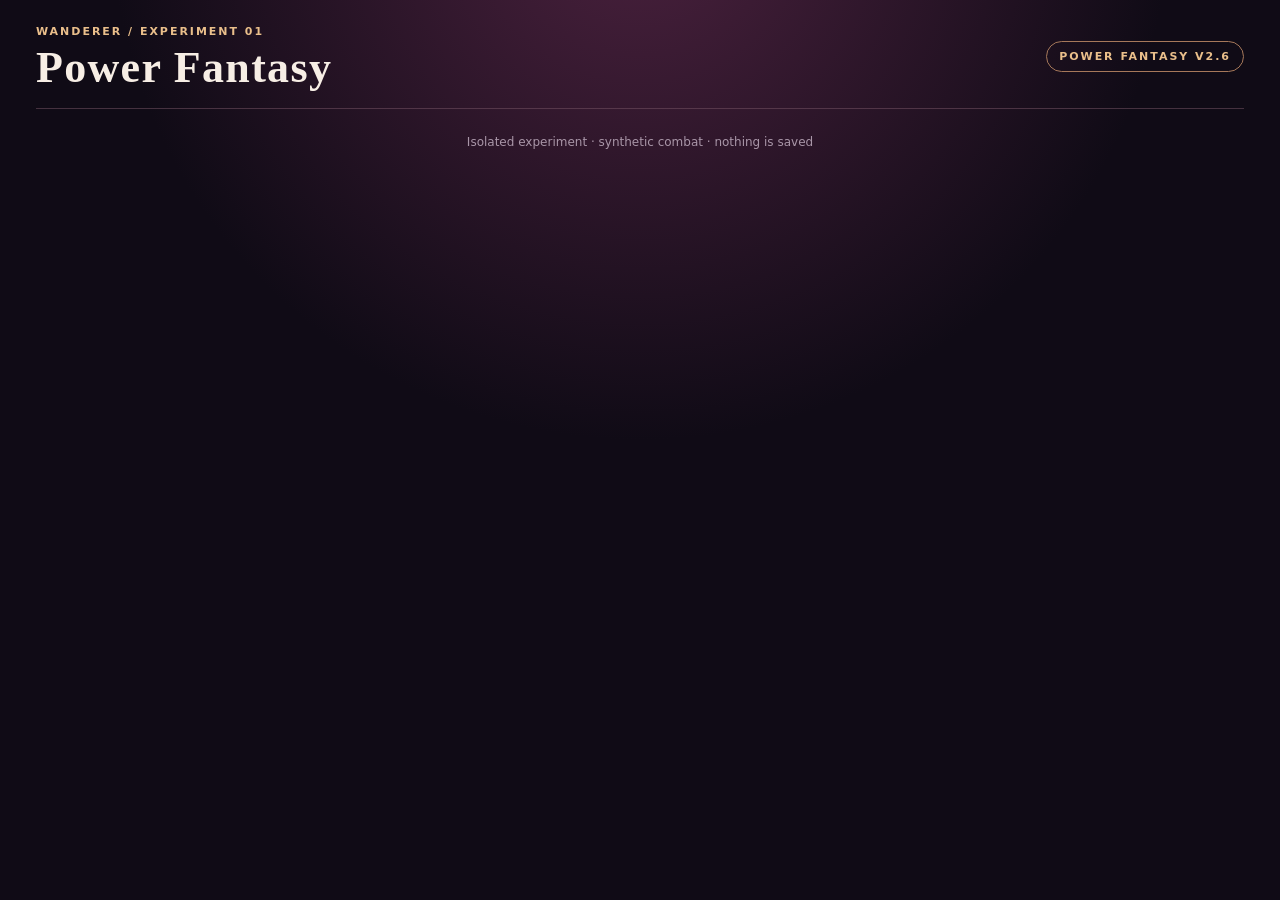
==== commit ec462f3f: "demo: publish Power Fantasy v2.6" ====
--- a/index.html
+++ b/index.html
@@ -1,7 +1,7 @@
 <!doctype html>
-<html lang="en"><head><meta charset="utf-8"><meta name="viewport" content="width=device-width, initial-scale=1, viewport-fit=cover"><meta name="theme-color" content="#160e18"><title>Wanderer · Power Fantasy v2.5</title><link rel="icon" href="./assets/branding/wanderer-icon-32.png"><link rel="stylesheet" href="./style-v2.5.css?v=2.5-cleave"></head>
+<html lang="en"><head><meta charset="utf-8"><meta name="viewport" content="width=device-width, initial-scale=1, viewport-fit=cover"><meta name="theme-color" content="#160e18"><title>Wanderer · Power Fantasy v2.6</title><link rel="icon" href="./assets/branding/wanderer-icon-32.png"><link rel="stylesheet" href="./style-v2.6.css?v=2.6-threats"></head>
 <body><div class="shell">
-  <header><div><span class="eyebrow">WANDERER / EXPERIMENT 01</span><h1>Power Fantasy</h1></div><div class="headerActions"><span class="prototypeBadge">POWER FANTASY V2.5</span><button id="pause" class="ghost" hidden>Pause</button><button id="exit" class="ghost" hidden>Exit run</button></div></header>
+  <header><div><span class="eyebrow">WANDERER / EXPERIMENT 01</span><h1>Power Fantasy</h1></div><div class="headerActions"><span class="prototypeBadge">POWER FANTASY V2.6</span><button id="pause" class="ghost" hidden>Pause</button><button id="exit" class="ghost" hidden>Exit run</button></div></header>
   <main id="app" aria-live="polite"></main>
   <footer>Isolated experiment · synthetic combat · nothing is saved</footer>
-</div><script type="module" src="./ui-v2.5.mjs?v=2.5-cleave"></script></body></html>
+</div><script type="module" src="./ui-v2.6.mjs?v=2.6-threats"></script></body></html>
--- a/style-v2.6.css
+++ b/style-v2.6.css
@@ -0,0 +1,395 @@
+
+:root{color-scheme:dark;font-family:Inter,ui-sans-serif,system-ui,sans-serif;background:#100b16;color:#f7eee5}
+*{box-sizing:border-box}body{margin:0;min-height:100vh;background:radial-gradient(circle at 50% -10%,#4b213e 0,transparent 45%),#100b16}.shell{max-width:1280px;margin:auto;padding:20px clamp(12px,3vw,36px)}header{display:flex;align-items:center;justify-content:space-between;gap:16px;border-bottom:1px solid #74536488;padding-bottom:15px}h1,h2,h3,p{margin-top:0}h1{font-family:Georgia,serif;font-size:clamp(28px,4vw,44px);margin:3px 0 0;letter-spacing:.03em}.eyebrow,.prototypeBadge,.overline{font-size:11px;font-weight:800;letter-spacing:.18em;color:#eabf8b}.prototypeBadge{border:1px solid #a6785a;border-radius:99px;padding:8px 12px}.headerActions{display:flex;gap:8px;align-items:center;flex-wrap:wrap}button{font:inherit;cursor:pointer;border:1px solid #e4ad70;background:linear-gradient(#d59a59,#9c5e35);color:#1b0c0e;padding:11px 17px;border-radius:8px;font-weight:800;min-height:44px}button:hover{filter:brightness(1.15)}button:focus-visible{outline:3px solid #fff;outline-offset:3px}.ghost{background:#231b2c;color:#f5decc;border-color:#775b70}.primary{box-shadow:0 0 32px #be71424d}.muted{color:#c7b9c9}.small{font-size:13px}.intro{display:grid;grid-template-columns:1fr 1fr;gap:24px;align-items:stretch;min-height:65vh;padding-top:28px}.introCopy{padding:clamp(20px,4vw,58px);border:1px solid #664454;border-radius:16px;background:linear-gradient(140deg,#2f1b2fcc,#16121fd9),url('./assets/dungeons/c3/blood_crimson_dominion.webp') center/cover}.introCopy h2{font:clamp(38px,6vw,72px)/.95 Georgia,serif;max-width:620px;margin:12px 0 24px}.introCopy p{font-size:clamp(16px,1.6vw,20px);line-height:1.55;max-width:600px}.builds{display:grid;gap:16px}.buildCard{width:100%;display:flex;align-items:center;gap:20px;text-align:left;background:#271a2f;border-color:#6c4b66;padding:18px}.buildCard img{width:96px;height:110px;object-fit:contain;filter:drop-shadow(0 8px 12px #000)}.buildCard strong{display:block;font:27px Georgia,serif;color:#fff}.buildCard small{display:block;color:#cdbfca;margin-top:9px;line-height:1.5}.buildCard.blood:hover{border-color:#f97986;box-shadow:0 0 30px #ba293850}.buildCard.lightning:hover{border-color:#8dbcfb;box-shadow:0 0 30px #3c75d850}.hud{display:grid;grid-template-columns:1fr auto 1fr;align-items:center;gap:16px;padding:16px 0}.hud h2{margin:2px 0 5px;font:28px Georgia,serif}.encounterDots{display:flex;gap:6px;justify-content:center}.encounterDots span{width:28px;height:6px;background:#5c485e;border-radius:4px}.encounterDots span.done{background:#de9a5f}.encounterDots span.now{background:#fff;box-shadow:0 0 12px #f8c16f}.hudRight{text-align:right}.arena{position:relative;min-height:460px;overflow:hidden;border:1px solid #765467;border-radius:16px;background:linear-gradient(180deg,#150c1e44,#100a18d9),var(--arena) center/cover;box-shadow:inset 0 0 70px #130714,0 16px 44px #0008}.arena:before{content:'';position:absolute;inset:0;background:linear-gradient(90deg,#160b20bb,transparent 40%),linear-gradient(0deg,#130d1e99,transparent 38%);pointer-events:none}.battlefield{position:relative;display:grid;grid-template-columns:minmax(150px,210px) 1fr;min-height:460px;gap:14px;padding:26px}.hero{display:flex;flex-direction:column;justify-content:end;align-items:center;position:relative;z-index:2}.hero img{height:270px;max-width:100%;object-fit:contain;filter:drop-shadow(0 10px 18px #000)}.hero.attacking img{animation:attack .24s ease}.hero.hurt img{animation:hurt .3s ease}.heroName{font:22px Georgia,serif;text-align:center;text-shadow:0 2px 4px #000}.health{height:11px;border-radius:8px;background:#3b2636;overflow:hidden;border:1px solid #9b6977;width:100%}.health i{display:block;height:100%;background:linear-gradient(90deg,#a83145,#e06875);transition:width .15s}.heroHealth{max-width:190px}.heroHealth i{background:linear-gradient(90deg,#a7384a,#f1787b)}.mobField{display:grid;grid-template-columns:repeat(3,minmax(0,1fr));align-content:center;gap:12px;position:relative;z-index:2}.mob{position:relative;background:#120b1bc4;border:1px solid #8c60735c;border-radius:11px;min-height:162px;padding:8px;display:flex;flex-direction:column;align-items:center;justify-content:end;transition:opacity .3s,transform .3s}.mob img{height:104px;max-width:100%;object-fit:contain;filter:drop-shadow(0 5px 9px #0009)}.mob strong{font-size:12px;white-space:nowrap;overflow:hidden;text-overflow:ellipsis;max-width:100%;text-align:center}.mob .health{height:7px;margin:5px 0}.mob.dead{opacity:.05;transform:scale(.7)}.mob.hit{animation:hit .25s}.mob.burst{box-shadow:0 0 24px #e9485c;border-color:#ff6674}.mob.shock{box-shadow:0 0 26px #90d5ff;border-color:#aadfff}.tags{position:absolute;top:7px;left:7px;display:flex;gap:4px;z-index:1}.tag{font-size:10px;border-radius:5px;padding:2px 5px;background:#832934;color:#fff}.tag.lightning{background:#2d6798}.float{position:absolute;top:23%;left:50%;transform:translateX(-50%);font-weight:900;font-size:23px;text-shadow:0 3px 4px #000;pointer-events:none;animation:float .85s forwards;z-index:5}.float.bleed,.float.crit{color:#ff6675}.float.arc,.float.discharge{color:#a7dcff}.bolt{position:absolute;height:4px;transform-origin:0 50%;background:#aee6ff;box-shadow:0 0 8px #68bbff,0 0 18px #278aff;z-index:8;pointer-events:none;animation:bolt .35s forwards}.bolt.blood{background:#fd596b;box-shadow:0 0 10px #e82b49}.arenaOverlay{position:absolute;inset:0;z-index:12;display:grid;place-items:center;padding:18px;background:#080713b8;backdrop-filter:blur(4px)}.decision{width:min(800px,100%);padding:clamp(18px,3vw,32px);background:linear-gradient(135deg,#30213b,#18131f);border:1px solid #c29677;border-radius:16px;box-shadow:0 20px 70px #000c}.decision h2{font:clamp(30px,5vw,46px) Georgia,serif;margin:8px 0}.choiceGrid{display:grid;grid-template-columns:1fr 1fr;gap:12px;margin-top:20px}.choice{display:block;text-align:left;min-height:145px;background:#281b2e;border:1px solid #aa7880}.choice strong{display:block;font:25px Georgia,serif;margin-bottom:8px}.choice small{font-weight:500;line-height:1.45;display:block;color:#e0d2df}.choice.blood{border-color:#a85664}.choice.lightning{border-color:#6996c2}.below{display:grid;grid-template-columns:1fr 1fr;gap:16px;margin-top:17px}.panel{background:#1b1523;border:1px solid #614656;border-radius:12px;padding:17px}.panel h3{margin-bottom:12px;color:#eac39a;font-size:14px;text-transform:uppercase;letter-spacing:.13em}.stats{display:grid;grid-template-columns:repeat(4,1fr);gap:10px}.stat strong{display:block;font:26px Georgia,serif;color:#fff}.stat span{font-size:12px;color:#c7b9c9}.log{height:113px;overflow:hidden;font-size:13px;line-height:1.65;color:#dfcbda}.log div:first-child{color:#fff}.result{max-width:930px;margin:28px auto;padding:clamp(24px,5vw,50px);background:linear-gradient(135deg,#301f38,#17101d);border:1px solid #bd8d6d;border-radius:16px}.result h2{font:clamp(38px,6vw,62px) Georgia,serif}.resultHero{height:180px;float:right;max-width:32%;object-fit:contain}.result .stats{margin:22px 0}.result ol{line-height:1.8}.resultActions{display:flex;gap:10px;flex-wrap:wrap}.pauseText{text-align:center;color:#fff}footer{text-align:center;font-size:12px;color:#a996a8;padding:26px 0}@keyframes hit{50%{transform:translateX(6px);filter:brightness(2)}}@keyframes attack{50%{transform:translateX(15px)}}@keyframes hurt{50%{filter:brightness(2)}}@keyframes float{to{opacity:0;top:0}}@keyframes bolt{to{opacity:0}}@media(max-width:720px){.intro{grid-template-columns:1fr;min-height:0}.introCopy{padding:24px}.introCopy h2{font-size:45px}.hud{grid-template-columns:1fr auto}.encounterDots{grid-row:2;grid-column:1/-1;justify-content:start}.arena,.battlefield{min-height:540px}.battlefield{grid-template-columns:1fr;grid-template-rows:150px 1fr;padding:12px}.hero{flex-direction:row;justify-content:start;gap:10px}.hero img{height:145px}.heroName{font-size:18px}.heroHealth{width:100px}.mobField{gap:5px}.mob{min-height:104px;padding:4px}.mob img{height:65px}.mob strong{font-size:10px}.below{grid-template-columns:1fr}.stats{grid-template-columns:repeat(2,1fr)}.choiceGrid{grid-template-columns:1fr}.choice{min-height:90px}.prototypeBadge{display:none}}@media(max-width:360px){.shell{padding:12px 8px}.mob img{height:54px}.mob{min-height:93px}.hero img{height:125px}.hud h2{font-size:23px}}
+.heroInfo{display:flex;flex-direction:column;align-items:center;gap:4px;width:100%;text-align:center}.heroInfo .small{white-space:nowrap}
+@media(max-width:720px){.heroInfo{width:auto;min-width:130px;align-items:flex-start;text-align:left}.heroInfo .heroHealth{width:130px}.heroInfo .small{font-size:12px}.hero img{width:145px;flex:none}}
+@media(max-width:360px){.hero img{width:125px}.heroInfo{min-width:110px}.heroInfo .heroHealth{width:110px}}
+.impactVfx{position:absolute;z-index:4;top:50%;left:50%;width:115px!important;height:115px!important;max-width:none!important;object-fit:contain;transform:translate(-50%,-50%);pointer-events:none;animation:impact .39s forwards;filter:drop-shadow(0 0 8px #fff8)}
+@keyframes impact{0%{opacity:0;transform:translate(-50%,-50%) scale(.4)}25%{opacity:1;transform:translate(-50%,-50%) scale(1)}100%{opacity:0;transform:translate(-50%,-50%) scale(1.25)}}
+@media(max-width:720px){.impactVfx{width:75px!important;height:75px!important}}
+.focusSummary,.commanderSummary{display:block;margin-top:6px;font-size:11px;font-weight:800;letter-spacing:.08em;color:#c9b8cd}.focusSummary.focused{color:#f7c86b}.commanderSummary{color:#ffd474}.commanderSummary[hidden]{display:none}
+.mob{cursor:pointer;touch-action:manipulation;user-select:none;-webkit-tap-highlight-color:transparent;border-width:1px}.mob:focus-visible{outline:2px solid #fff;outline-offset:2px}.mob.focused{border:2px solid #e6b74f;box-shadow:0 0 18px #f6c35c66,inset 0 0 10px #f6c35c22}.mob.elite{border-color:#dfad45;box-shadow:inset 0 0 16px #b8873330}.mob.focused.elite{box-shadow:0 0 20px #f2bf4d88,inset 0 0 16px #b8873340}.mobRole{font-size:9px;letter-spacing:.08em;color:#cdbbd0}.mob.elite .mobRole{color:#ffdb7d;font-weight:900}.castTrack{width:100%;height:5px;border-radius:5px;overflow:hidden;background:#4f2532;border:1px solid #bd4754;margin-top:4px}.castTrack i{display:block;height:100%;background:linear-gradient(90deg,#f3a541,#ff435d);transition:width .12s linear}.tag.shield{background:#45718b}.tag.castTag{background:#9a2638;animation:castPulse .9s infinite alternate}.float.damageTaken{color:#ff7278;font-size:25px}.mobField{grid-auto-rows:minmax(96px,auto)}
+@media(min-width:721px){.mobField{grid-template-columns:repeat(4,minmax(0,1fr));gap:10px}.mob{min-height:128px}.mob img{height:76px}}
+@media(max-width:720px){.arena,.battlefield{min-height:660px}.mobField{grid-template-columns:repeat(3,minmax(0,1fr));grid-auto-rows:minmax(88px,auto);align-content:start}.mob{min-height:90px;padding:4px}.mob img{height:54px}.mob strong{font-size:10px}.mobRole{font-size:8px}.castTrack{height:4px;margin-top:2px}.tags{top:4px;left:4px;gap:2px}.tag{font-size:8px;padding:1px 3px}.focusSummary,.commanderSummary{font-size:9px}}
+@keyframes castPulse{to{filter:brightness(1.6)}}
+
+/* v2.2: stable combat viewport, anchored enemy slots and readable death beats. */
+body.combatActive{height:100vh;height:100svh;overflow:hidden;overscroll-behavior:none}
+.shell.combatActive{height:100vh;height:100svh;min-height:0;display:flex;flex-direction:column;overflow:hidden;padding-top:max(env(safe-area-inset-top),6px);padding-bottom:max(env(safe-area-inset-bottom),4px)}
+.shell.combatActive>header{flex:0 0 auto;min-height:48px;padding-bottom:7px}
+.shell.combatActive #app{flex:1 1 auto;min-height:0;overflow:hidden;display:grid;grid-template-rows:auto minmax(0,1fr) auto;gap:5px}
+.shell.combatActive footer{display:none}
+.shell.combatActive .hud{padding:5px 0;gap:8px;min-height:0}
+.shell.combatActive .hud h2{font-size:clamp(19px,2.2vw,26px);margin:1px 0 3px}
+.shell.combatActive .arena,.shell.combatActive .battlefield{height:100%;min-height:0}
+.shell.combatActive .battlefield{grid-template-rows:minmax(70px,20%) minmax(0,1fr);padding:10px;gap:8px}
+.shell.combatActive .mobField{grid-template-columns:repeat(4,minmax(0,1fr));grid-template-rows:repeat(6,minmax(0,1fr));grid-auto-flow:row;align-content:stretch;gap:6px;min-height:0}
+.shell.combatActive .mob{min-height:0;height:auto;padding:4px;justify-content:center;overflow:hidden}
+.shell.combatActive .mob img{height:clamp(36px,6svh,68px);max-height:68px}
+.shell.combatActive .mob strong{font-size:clamp(9px,.9vw,12px)}
+.shell.combatActive .mob .health{margin:3px 0}
+.shell.combatActive .below{grid-template-columns:1fr 1fr;gap:6px;margin:0;min-height:30px;max-height:118px;overflow:hidden}
+.shell.combatActive .below details.panel{min-width:0;min-height:30px;max-height:30px;overflow:hidden;padding:5px 9px}
+.shell.combatActive .below details.panel[open]{max-height:112px;overflow:auto;overscroll-behavior:contain}
+.shell.combatActive .below summary{cursor:pointer;list-style:none}
+.shell.combatActive .below summary::-webkit-details-marker{display:none}
+.shell.combatActive .below summary h3{font-size:10px;margin:0;letter-spacing:.08em}
+.shell.combatActive .below .stats{grid-template-columns:repeat(2,minmax(0,1fr));gap:4px;margin-top:6px}
+.shell.combatActive .below .stat strong{font-size:17px}
+.shell.combatActive .below .stat span{font-size:10px}
+.shell.combatActive .log{height:auto;max-height:76px;overflow:auto}
+.shell.combatActive .arenaOverlay{padding:8px}
+.shell.combatActive .decision{max-height:100%;overflow:auto;overscroll-behavior:contain}
+.shell.combatActive .choiceGrid{gap:7px;margin-top:10px}
+.shell.combatActive .choice{min-height:80px;padding:10px}
+.shell.combatActive .choice strong{font-size:20px;margin-bottom:4px}
+.deathLayer{position:absolute;inset:0;z-index:9;overflow:hidden;pointer-events:none}
+.mob.deathEcho{position:absolute;z-index:1;min-height:0;margin:0;pointer-events:none;animation:mobDeath .76s cubic-bezier(.15,.7,.25,1) forwards;box-shadow:0 0 24px #ff586b99,inset 0 0 22px #ff586b66}
+@keyframes mobDeath{0%{opacity:1;filter:brightness(1.8) saturate(1.35);transform:scale(.96)}18%{opacity:.94;filter:brightness(1.45) saturate(1.2)}100%{opacity:0;filter:grayscale(.65);transform:translateY(-7px) scale(.68)}}
+.mob.focused{border:3px solid #ffd45c;box-shadow:0 0 0 2px #493208,0 0 26px #ffd45c99,inset 0 0 14px #ffd45c33}
+.mob.focused:after{content:'FOCUS';position:absolute;right:4px;bottom:3px;padding:1px 4px;border-radius:4px;background:#f6c850;color:#251800;font-size:8px;font-weight:1000;letter-spacing:.08em;z-index:4}
+.secondaryPulse{animation:secondaryPulse .25s ease-out}
+.secondaryPulse.arc{box-shadow:inset 0 0 22px #7ec9ff88}
+.secondaryPulse.discharge{box-shadow:inset 0 0 22px #b9eaff99}
+@keyframes secondaryPulse{50%{filter:brightness(1.38)}}
+.float{opacity:.9;text-shadow:0 2px 3px #000}
+.float.bleed{opacity:.68;font-size:17px}
+.float.arc,.float.discharge{opacity:.74;font-size:17px}
+.float.crit{z-index:7;font-size:22px;color:#ffe08a}
+.bolt{opacity:.82;box-shadow:0 0 5px #68bbff,0 0 10px #278aff}
+.bolt.blood{box-shadow:0 0 6px #e82b49}
+.impactVfx{opacity:.72;filter:drop-shadow(0 0 4px #fff7)}
+@media(max-width:720px){
+  .shell.combatActive{padding-left:max(8px,env(safe-area-inset-left));padding-right:max(8px,env(safe-area-inset-right))}
+  .shell.combatActive>header{min-height:43px;gap:5px;padding-bottom:5px}
+  .shell.combatActive header h1{font-size:24px}
+  .shell.combatActive .prototypeBadge{display:block;font-size:8px;padding:5px 7px;letter-spacing:.08em}
+  .shell.combatActive .headerActions{gap:4px}
+  .shell.combatActive .headerActions button{min-height:36px;padding:6px 9px;font-size:12px}
+  .shell.combatActive .hud{grid-template-columns:minmax(0,1fr) auto;gap:5px;padding:3px 0}
+  .shell.combatActive .hud h2{font-size:19px}
+  .shell.combatActive .hud .encounterDots{display:none}
+  .shell.combatActive .hudRight{font-size:12px}
+  .shell.combatActive .hudRight #timer{font-size:14px}
+  .shell.combatActive .hudRight #buildChoices{display:none}
+  .shell.combatActive .overline{font-size:8px;letter-spacing:.1em}
+  .shell.combatActive #counter,.shell.combatActive .focusSummary,.shell.combatActive .commanderSummary{font-size:9px;line-height:1.2;margin-top:2px}
+  .shell.combatActive .arena{border-radius:10px}
+  .shell.combatActive .battlefield{grid-template-columns:minmax(0,1fr);grid-template-rows:minmax(48px,11%) minmax(0,1fr);padding:5px;gap:3px}
+  .shell.combatActive .hero{flex-direction:row;justify-content:center;gap:7px}
+  .shell.combatActive .hero img{height:clamp(38px,7svh,58px);width:56px;flex:none}
+  .shell.combatActive .heroInfo{width:auto;min-width:125px;align-items:flex-start;text-align:left;gap:2px}
+  .shell.combatActive .heroName{font-size:14px}
+  .shell.combatActive .heroHealth{width:min(42vw,150px)}
+  .shell.combatActive #heroHpText{font-size:9px}
+  .shell.combatActive .mobField{gap:3px}
+  .shell.combatActive .mob{padding:2px;border-radius:6px}
+  .shell.combatActive .mob img{height:clamp(24px,4.8svh,42px);max-height:42px}
+  .shell.combatActive .mob strong{font-size:clamp(8px,2.1vw,10px);line-height:1.05;max-width:100%}
+  .shell.combatActive .mobRole{font-size:7px;line-height:1.05}
+  .shell.combatActive .mob .health{height:4px;margin:2px 0}
+  .shell.combatActive .tags{top:2px;left:2px;gap:1px}
+  .shell.combatActive .tag{font-size:7px;padding:0 2px}
+  .shell.combatActive .castTrack{height:3px;margin-top:1px}
+  .shell.combatActive .below{gap:4px;max-height:98px}
+  .shell.combatActive .below details.panel{min-height:27px;max-height:27px;padding:4px 6px;border-radius:7px}
+  .shell.combatActive .below details.panel[open]{max-height:94px}
+  .shell.combatActive .below summary h3{font-size:9px}
+  .shell.combatActive .below .stat strong{font-size:14px}
+  .shell.combatActive .below .stat span{font-size:8px}
+  .shell.combatActive .log{font-size:10px;line-height:1.35;max-height:68px}
+  .shell.combatActive .decision{padding:12px}
+  .shell.combatActive .decision h2{font-size:27px}
+  .shell.combatActive .choice{min-height:68px}
+  .shell.combatActive .choice strong{font-size:18px}
+  .shell.combatActive .choice small{font-size:11px;line-height:1.25}
+  .float{font-size:16px}
+  .float.crit{font-size:19px}
+  .impactVfx{width:56px!important;height:56px!important}
+}
+@media(max-height:650px){
+  .shell.combatActive>header{min-height:38px}
+  .shell.combatActive .battlefield{grid-template-rows:minmax(38px,9%) minmax(0,1fr)}
+  .shell.combatActive .hero img{height:34px}
+  .shell.combatActive .mob img{height:24px}
+  .shell.combatActive .below details.panel[open]{max-height:72px}
+}
+
+/* v2.3: battle stage — the battlefield is a scene, not a grid of enemy panels. */
+.shell.combatActive .battlefield{position:absolute;inset:0;display:block;padding:0;overflow:hidden;background:linear-gradient(0deg,#10081799,transparent 34%);}
+.shell.combatActive .hero{position:absolute;left:6%;bottom:5%;width:22%;height:76%;display:flex;align-items:center;justify-content:flex-end;z-index:4;pointer-events:none;}
+.shell.combatActive .hero img{height:min(76%,440px);width:auto;max-width:100%;object-fit:contain;filter:drop-shadow(0 15px 18px #07040be0) drop-shadow(0 0 12px #ca8c6940);}
+.shell.combatActive .heroInfo{position:absolute;bottom:0;left:0;width:100%;align-items:center;gap:4px;padding:5px 8px;border-radius:9px;background:linear-gradient(0deg,#110918d9,#1109189c 72%,transparent);}
+.shell.combatActive .heroName{font-size:15px;text-shadow:0 2px 8px #000;}
+.shell.combatActive .heroHealth{width:74%;height:7px;max-width:190px;}
+.shell.combatActive #heroHpText{font-size:10px;text-shadow:0 1px 4px #000;}
+.shell.combatActive .mobField{position:absolute;inset:0;display:block;z-index:3;pointer-events:none;}
+.shell.combatActive .mob{position:absolute;left:var(--x);top:var(--y);width:clamp(88px,8.5vw,124px);height:clamp(106px,15vh,158px);min-height:0;padding:0;border:0;border-radius:0;background:transparent;box-shadow:none;overflow:visible;display:flex;flex-direction:column;justify-content:flex-end;align-items:center;transform:translate(-50%,-50%);pointer-events:auto;isolation:isolate;}
+.shell.combatActive .mob:before{content:'';position:absolute;z-index:-1;inset:13% 3% 2%;border-radius:50%;background:radial-gradient(ellipse,#09050bcc 0,transparent 71%);opacity:.75;transform:scale(.72,.35);}
+.shell.combatActive .mob img{width:auto;height:76%;max-width:100%;max-height:none;object-fit:contain;filter:drop-shadow(0 9px 8px #050307d9) drop-shadow(0 0 7px #b59a9a44);transition:filter .16s,transform .16s;}
+.shell.combatActive .mob[data-role="tank"]{z-index:5;}
+.shell.combatActive .mob[data-role="tank"] img{height:82%;filter:drop-shadow(0 10px 9px #050307e8) drop-shadow(0 0 9px #b8adb04f);}
+.shell.combatActive .mob[data-role="skirmisher"]{z-index:4;}
+.shell.combatActive .mob[data-role="caster"]{z-index:2;}
+.shell.combatActive .mob[data-role="caster"] img{height:70%;filter:drop-shadow(0 8px 8px #050307d9) drop-shadow(0 0 12px #77baf455);}
+.shell.combatActive .mob.elite{z-index:6;width:clamp(126px,12vw,168px);height:clamp(144px,20vh,198px);}
+.shell.combatActive .mob.elite img{height:84%;filter:drop-shadow(0 12px 12px #020103ed) drop-shadow(0 0 18px #f5b6489a);}
+.shell.combatActive .mob strong,.shell.combatActive .mobRole{display:none;}
+.shell.combatActive .mob.focused strong,.shell.combatActive .mob.casting strong,.shell.combatActive .mob.elite strong{display:block;position:absolute;bottom:-14px;max-width:130%;white-space:nowrap;overflow:hidden;text-overflow:ellipsis;text-align:center;font:700 10px/1.1 Inter,ui-sans-serif,sans-serif;color:#fff1d8;text-shadow:0 2px 5px #000;}
+.shell.combatActive .mob .health{position:absolute;bottom:0;width:58%;height:5px;margin:0;border:1px solid #dfb4a0a8;background:#160d18e8;box-shadow:0 2px 4px #000;}
+.shell.combatActive .mob.focused .health,.shell.combatActive .mob.casting .health,.shell.combatActive .mob.elite .health{bottom:-12px;}
+.shell.combatActive .mob .castTrack{position:absolute;bottom:-7px;width:68%;height:4px;margin:0;z-index:4;box-shadow:0 2px 4px #000;}
+.shell.combatActive .mob .tags{top:8%;left:50%;transform:translateX(-50%);justify-content:center;width:100%;}
+.shell.combatActive .mob .tag{font-size:8px;padding:2px 5px;background:#592a32e8;box-shadow:0 2px 6px #0009;}
+.shell.combatActive .mob.focused{border:0;box-shadow:none;}
+.shell.combatActive .mob.focused:after{content:'';position:absolute;left:50%;top:11%;width:69%;height:69%;transform:translateX(-50%);border:2px solid #ffd45c;border-radius:48% 48% 42% 42%;background:radial-gradient(ellipse at center,transparent 48%,#ffd45c18 75%,transparent 78%);box-shadow:0 0 0 1px #241708,0 0 16px #ffd45cba;pointer-events:none;z-index:-1;}
+.shell.combatActive .mob.focused img{filter:drop-shadow(0 0 9px #ffd45c) drop-shadow(0 0 17px #ffd45c99);transform:scale(1.05);}
+.shell.combatActive .mob.elite:before{background:radial-gradient(ellipse,#a9701b7a 0,transparent 72%);}
+.shell.combatActive .mob.casting img{filter:drop-shadow(0 0 10px #ff5164) drop-shadow(0 0 18px #ff516488);}
+.priorityTargets{position:absolute;z-index:10;top:10px;right:12px;display:flex;gap:6px;max-width:52%;padding:4px 6px;border:1px solid #dfbd7d55;border-radius:10px;background:linear-gradient(100deg,#120b19c9,#211420a8);backdrop-filter:blur(5px);}
+.priorityTargets[hidden]{display:none;}
+.priorityTarget{min-width:64px;min-height:42px;height:42px;padding:3px 7px;display:flex;align-items:center;gap:5px;border:1px solid #9b7a614c;border-radius:8px;background:#160e1cd9;color:#f5e6d5;font-size:9px;line-height:1;box-shadow:0 3px 7px #0008;}
+.priorityTarget img{width:30px;height:34px;object-fit:contain;filter:drop-shadow(0 2px 3px #000);}
+.priorityTarget span{max-width:62px;overflow:hidden;text-overflow:ellipsis;white-space:nowrap;}
+.priorityTarget.casting{border-color:#fa6878;color:#ffd7dc;box-shadow:0 0 10px #ed49634f;}
+.priorityTarget.elite{border-color:#dfb54e;color:#ffe39b;}
+.priorityTarget.focused{outline:2px solid #ffd45c;outline-offset:1px;}
+.priorityTargets:before{content:'THREATS';align-self:center;padding:0 4px;color:#cbbab0;font-size:8px;font-weight:900;letter-spacing:.13em;}
+.shell.combatActive .arena:before{z-index:1;background:linear-gradient(90deg,#160b2070,transparent 26%,transparent 75%,#160b2060),linear-gradient(0deg,#130d1eac 0,transparent 28%,#130d1e50 100%);}
+.shell.combatActive .bolt{height:3px;z-index:9;opacity:.9;filter:drop-shadow(0 0 5px #8ee2ff);}
+.shell.combatActive .bolt.blood{height:4px;filter:drop-shadow(0 0 5px #ff334d);}
+.shell.combatActive .deathLayer{z-index:7;}
+.shell.combatActive .mob.deathEcho{border:0;background:transparent;box-shadow:none;}
+.shell.combatActive .mob.deathEcho:before{content:'';position:absolute;inset:30% 22% 8%;border-radius:50%;background:#ef58684c;filter:blur(14px);}
+.shell.combatActive .mob.hit{animation:entityHit .24s ease;}
+@keyframes entityHit{50%{filter:brightness(1.55) saturate(1.2);}}
+@media(min-width:721px){
+  .shell.combatActive .battlefield{background:radial-gradient(ellipse at 18% 100%,#3921344f,transparent 43%),linear-gradient(180deg,transparent 70%,#08050cc9);}
+  .shell.combatActive .hero{left:5%;width:24%;height:78%;}
+  .shell.combatActive .mob[data-role="tank"]{transform:translate(-50%,-50%) scale(1.08);}
+  .shell.combatActive .mob[data-role="skirmisher"]{transform:translate(-50%,-50%) scale(.94);}
+  .shell.combatActive .mob[data-role="caster"]{transform:translate(-50%,-50%) scale(.84);}
+  .shell.combatActive .mobField{perspective:700px;}
+}
+@media(max-width:720px){
+  .shell.combatActive #app{grid-template-rows:auto minmax(0,1fr) auto;gap:3px;}
+  .shell.combatActive>header{min-height:38px;padding-bottom:3px;}
+  .shell.combatActive header h1{font-size:20px;}
+  .shell.combatActive .prototypeBadge{padding:3px 6px;font-size:7px;}
+  .shell.combatActive .hud{padding:1px 0;}
+  .shell.combatActive .hud h2{font-size:16px;}
+  .shell.combatActive .arena:before{background:linear-gradient(180deg,#10081766,transparent 22%,transparent 70%,#110817aa);}
+  .shell.combatActive .battlefield{background:radial-gradient(ellipse at 50% 96%,#43254066,transparent 48%),linear-gradient(180deg,#08050a44,transparent 44%,#08050ac9);}
+  .shell.combatActive .hero{left:50%;bottom:1.5%;width:36%;height:24%;transform:translateX(-50%);justify-content:flex-end;}
+  .shell.combatActive .hero img{height:78%;width:auto;max-width:100%;filter:drop-shadow(0 9px 10px #050307e8) drop-shadow(0 0 12px #e4956d4d);}
+  .shell.combatActive .heroInfo{bottom:-1px;width:145%;left:50%;transform:translateX(-50%);padding:3px 6px;gap:2px;}
+  .shell.combatActive .heroName{font-size:12px;}
+  .shell.combatActive .heroHealth{width:84%;height:5px;}
+  .shell.combatActive #heroHpText{font-size:8px;}
+  .shell.combatActive .mob{width:min(23vw,100px);height:clamp(94px,17vh,132px);}
+  .shell.combatActive .mob img{height:76%;}
+  .shell.combatActive .mob[data-role="tank"] img{height:83%;}
+  .shell.combatActive .mob[data-role="caster"] img{height:70%;}
+  .shell.combatActive .mob.elite{width:min(31vw,132px);height:clamp(132px,23vh,168px);}
+  .shell.combatActive .mob .health{width:67%;height:4px;}
+  .shell.combatActive .mob.focused .health,.shell.combatActive .mob.casting .health,.shell.combatActive .mob.elite .health{bottom:-11px;}
+  .shell.combatActive .mob .castTrack{bottom:-6px;}
+  .shell.combatActive .mob.focused strong,.shell.combatActive .mob.casting strong,.shell.combatActive .mob.elite strong{font-size:8px;bottom:-13px;}
+  .shell.combatActive .priorityTargets{top:5px;left:5px;right:auto;max-width:calc(100% - 10px);gap:3px;padding:3px 4px;border-radius:8px;}
+  .shell.combatActive .priorityTargets:before{font-size:7px;padding:0 2px;}
+  .shell.combatActive .priorityTarget{min-width:46px;height:34px;min-height:34px;gap:2px;padding:2px 4px;font-size:8px;border-radius:6px;}
+  .shell.combatActive .priorityTarget img{width:23px;height:28px;}
+  .shell.combatActive .priorityTarget span{max-width:41px;}
+  .shell.combatActive .below{max-height:53px;}
+  .shell.combatActive .below details.panel{min-height:25px;max-height:25px;}
+  .shell.combatActive .below details.panel[open]{max-height:52px;}
+  .shell.combatActive .below .stats{display:none;}
+  .shell.combatActive .below .log{font-size:9px;max-height:25px;overflow:auto;}
+  .shell.combatActive .mob.focused:after{width:72%;height:73%;border-width:2px;}
+}
+
+/* v2.4: role-aware arrival and bounded formation positions. */
+.shell.combatActive .mob{left:clamp(11%,var(--x),89%);top:clamp(15%,var(--y),80%);transition:left .2s ease-out,top .2s ease-out;}
+.shell.combatActive .mob.entering{animation:battlefieldArrival .56s cubic-bezier(.18,.74,.25,1) both;}
+.shell.combatActive .mob.entering[data-role="tank"]{animation-duration:.88s;}
+.shell.combatActive .mob.entering[data-role="skirmisher"]{animation-duration:.46s;}
+.shell.combatActive .mob.entering[data-role="caster"]{animation-duration:.56s;}
+.shell.combatActive .mob.entering.elite{animation-duration:1.05s;}
+.shell.combatActive .mobIdentity{position:absolute;left:15%;bottom:-3px;width:70%;height:12px;display:flex;align-items:center;justify-content:space-between;z-index:5;pointer-events:none;}
+.shell.combatActive .roleMarker{width:11px;height:11px;object-fit:contain;filter:drop-shadow(0 1px 3px #000);}
+.shell.combatActive .eliteMarker{color:#ffdc72;font-size:12px;line-height:1;text-shadow:0 0 7px #ffbd37,0 2px 3px #000;}
+.shell.combatActive .mob.elite .eliteMarker{display:block;}
+.shell.combatActive .mob.elite.focused .eliteMarker{color:#fff0a6;text-shadow:0 0 10px #ffe071,0 0 16px #f0a832;}
+@keyframes battlefieldArrival{
+  0%{opacity:0;translate:88px 0;filter:brightness(1.45)}
+  78%{opacity:1;translate:-5px 0;filter:brightness(1.08)}
+  100%{opacity:1;translate:0 0;filter:brightness(1)}
+}
+@media(max-width:720px){
+  .shell.combatActive .mob{left:clamp(20%,var(--x),80%);top:clamp(18%,var(--y),74%);}
+  .shell.combatActive .mob.entering{animation-name:mobileBattlefieldArrival;}
+  .shell.combatActive .mob.entering[data-role="tank"]{animation-duration:.88s;}
+  .shell.combatActive .mob.entering[data-role="skirmisher"]{animation-duration:.46s;}
+  .shell.combatActive .mob.entering[data-role="caster"]{animation-duration:.56s;}
+  .shell.combatActive .mob.entering.elite{animation-duration:1.05s;}
+  .shell.combatActive .mobIdentity{bottom:-2px;width:76%;left:12%;}
+  .shell.combatActive .roleMarker{width:10px;height:10px;}
+  .shell.combatActive .eliteMarker{font-size:11px;}
+  @keyframes mobileBattlefieldArrival{
+    0%{opacity:0;translate:0 -70px;filter:brightness(1.45)}
+    78%{opacity:1;translate:0 4px;filter:brightness(1.08)}
+    100%{opacity:1;translate:0 0;filter:brightness(1)}
+  }
+}
+@media(max-height:680px){
+  .shell.combatActive .mob{height:clamp(82px,15vh,112px);}
+  .shell.combatActive .mob.elite{height:clamp(116px,20vh,148px);}
+  .shell.combatActive .hero{height:22%;}
+}
+
+/* v2.4.2: desktop formation is grounded and progresses frame by frame. */
+.groundPlane{display:none;}
+.shell.combatActive .mobIdentity{height:20px;bottom:-4px;background:#130d18a8;border:1px solid #e7d3bd55;border-radius:12px;padding:1px 4px;}
+.shell.combatActive .roleMarker{width:20px;height:20px;}
+.shell.combatActive .eliteMarker{font-size:16px;}
+@media(min-width:721px){
+  .groundPlane{display:block;position:absolute;z-index:2;left:23%;right:1%;bottom:1%;height:34%;pointer-events:none;clip-path:polygon(13% 0,100% 0,100% 100%,0 100%);background:linear-gradient(0deg,#09060be0 0,#1a111ab8 40%,#33212538 82%,transparent),repeating-linear-gradient(0deg,transparent 0 28px,#e9c7a512 29px 30px),linear-gradient(90deg,transparent,#bb907512 45%,#f1cf9410);}
+  .groundPlane:before{content:'';position:absolute;inset:0;background:linear-gradient(90deg,transparent 0 22%,#d5b78b12 22.2% 22.5%,transparent 22.7% 49%,#d5b78b10 49.2% 49.5%,transparent 49.7% 76%,#d5b78b0d 76.2% 76.5%,transparent 76.7%);}
+  .shell.combatActive .mob{left:var(--x);top:clamp(15%,var(--y),89%);transform:translate(-50%,-100%) scale(var(--depth-scale,1));transition:left .11s linear,top .11s linear;}
+  .shell.combatActive .mob[data-role="tank"]{transform:translate(-50%,-100%) scale(calc(var(--depth-scale,1) * 1.06));}
+  .shell.combatActive .mob[data-role="skirmisher"]{transform:translate(-50%,-100%) scale(calc(var(--depth-scale,1) * .94));}
+  .shell.combatActive .mob[data-role="caster"]{transform:translate(-50%,-100%) scale(calc(var(--depth-scale,1) * .86));}
+  .shell.combatActive .mob.elite{width:clamp(128px,10vw,148px);height:clamp(142px,18vh,176px);transform:translate(-50%,-100%) scale(calc(var(--depth-scale,1) * 1.03));}
+  .shell.combatActive .mob.entering{animation:none!important;opacity:1;}
+  .shell.combatActive .mob.deathEcho{transform:none!important;}
+  .shell.combatActive .mob:before{inset:auto 18% 1%;width:64%;height:16%;border-radius:50%;background:radial-gradient(ellipse,#050309d9 0,#09060ba8 44%,transparent 76%);filter:blur(1px);transform:none;}
+  .shell.combatActive .mob.walking>img:first-of-type{transform-origin:50% 91%;animation:groundedStride .42s ease-in-out infinite;}
+  .shell.combatActive .mob.walking[data-role="tank"]>img:first-of-type{animation-duration:.68s;}
+  .shell.combatActive .mob.walking[data-role="skirmisher"]>img:first-of-type{animation-duration:.29s;}
+  .shell.combatActive .mob.walking[data-role="caster"]>img:first-of-type{animation-duration:.54s;}
+  .shell.combatActive .mob.walking.elite>img:first-of-type{animation-duration:.78s;}
+  .shell.combatActive .mob{pointer-events:none;}
+  .shell.combatActive .mob>img:first-of-type,.shell.combatActive .mob .health,.shell.combatActive .mob .mobIdentity,.shell.combatActive .mob .castTrack,.shell.combatActive .mob .tags{pointer-events:auto;}
+  .shell.combatActive .mob .roleMarker{width:20px;height:20px;}
+  .shell.combatActive .mob.elite .eliteMarker{font-size:16px;}
+}
+@media(max-width:720px){
+  .shell.combatActive .mob{transform:translate(-50%,-50%);transition:none;}
+  .shell.combatActive .mob.entering{animation:battlefieldArrivalV241 1.15s cubic-bezier(.22,.65,.27,1) both;}
+  .shell.combatActive .mob.entering[data-role="tank"]{animation-duration:1.35s;}
+  .shell.combatActive .mob.entering[data-role="skirmisher"]{animation-duration:.90s;}
+  .shell.combatActive .mob.entering[data-role="caster"]{animation-duration:1.15s;}
+  .shell.combatActive .mob.entering.elite{animation-duration:1.65s;}
+  .shell.combatActive .mob.entering{animation-name:mobileBattlefieldArrivalV241;}
+  .shell.combatActive .roleMarker{width:18px;height:18px;}
+  .shell.combatActive .mobIdentity{height:19px;bottom:-3px;}
+  .shell.combatActive .eliteMarker{font-size:15px;}
+  @keyframes mobileBattlefieldArrivalV241{
+    0%{top:-18%;opacity:.65;filter:brightness(1.2)}
+    15%{opacity:1}
+    100%{top:clamp(18%,var(--y),74%);opacity:1;filter:brightness(1)}
+  }
+}
+@keyframes battlefieldArrivalV241{0%{left:106%;opacity:.65;filter:brightness(1.2)}15%{opacity:1}100%{left:clamp(11%,var(--x),89%);opacity:1;filter:brightness(1)}}
+@keyframes groundedStride{0%,100%{transform:translateY(0) rotate(-.35deg)}50%{transform:translateY(-2px) rotate(.45deg)}}
+@keyframes battlefieldArrival{0%{opacity:0;translate:72px 0}100%{opacity:1;translate:0 0}}
+.shell.combatActive .mob.entering{animation:battlefieldArrival .44s cubic-bezier(.17,.72,.28,1) both;}
+@media(max-width:720px){
+  @keyframes battlefieldArrival{0%{opacity:0;translate:0 -38px}100%{opacity:1;translate:0 0}}
+  .shell.combatActive>header{gap:6px;}
+  .shell.combatActive>header .eyebrow{display:none;}
+  .shell.combatActive>header h1{font-size:18px;white-space:nowrap;}
+  .shell.combatActive .headerActions{flex-wrap:nowrap;gap:3px;}
+  .shell.combatActive .prototypeBadge{font-size:6px;letter-spacing:.035em;padding:3px 4px;white-space:nowrap;}
+  .shell.combatActive .headerActions button{min-height:28px;padding:3px 5px;font-size:9px;white-space:nowrap;}
+}
+
+/* v2.4.2 final cascade: desktop uses model coordinates; mobile retains v2.4.1 entry. */
+@media(min-width:721px){
+  .shell.combatActive .mob.entering{animation:none!important;opacity:1;}
+  .shell.combatActive .mob{left:var(--x);top:clamp(15%,var(--y),89%);}
+  .shell.combatActive .mobIdentity .roleMarker{width:20px;height:20px;pointer-events:auto;}
+  .shell.combatActive .mob[data-role="skirmisher"] .roleMarker{width:22px;height:22px;}
+  .shell.combatActive .mob[data-role="caster"] .roleMarker{width:23px;height:23px;}
+}
+@media(max-width:720px){
+  .shell.combatActive .mob.entering{animation-name:mobileBattlefieldArrivalV241;animation-duration:1.15s;}
+  .shell.combatActive .mob.entering[data-role="tank"]{animation-duration:1.35s;}
+  .shell.combatActive .mob.entering[data-role="skirmisher"]{animation-duration:.90s;}
+  .shell.combatActive .mob.entering[data-role="caster"]{animation-duration:1.15s;}
+  .shell.combatActive .mob.entering.elite{animation-duration:1.65s;}
+  .shell.combatActive .mobIdentity .roleMarker{width:18px;height:18px;pointer-events:auto;}
+}
+.orientationHint{display:none;color:#cdbfca;font-size:8px;line-height:1.1;letter-spacing:.02em}
+@media (orientation:portrait) and (max-width:720px){
+  .shell.combatActive .orientationHint{display:block}
+  .shell.combatActive .headerActions button{min-height:44px}
+  .shell.combatActive .priorityTarget{min-height:44px;height:44px}
+}
+@media (orientation:landscape) and (max-height:500px){
+  .shell.combatActive{max-width:none;padding-top:max(env(safe-area-inset-top),4px);padding-bottom:max(env(safe-area-inset-bottom),4px);padding-left:max(env(safe-area-inset-left),12px);padding-right:max(env(safe-area-inset-right),12px)}
+  .shell.combatActive>header{min-height:38px;padding-bottom:3px;gap:8px}
+  .shell.combatActive>header h1{font-size:clamp(18px,5vh,24px);white-space:nowrap}
+  .shell.combatActive .headerActions{flex-wrap:nowrap;gap:6px}
+  .shell.combatActive .headerActions button{min-height:44px;padding:6px 11px;font-size:12px;white-space:nowrap}
+  .shell.combatActive #app{grid-template-rows:auto minmax(0,1fr) auto;gap:3px}
+  .shell.combatActive .hud{grid-template-columns:minmax(0,1fr) auto minmax(0,1fr);gap:8px;padding:0 0 2px}
+  .shell.combatActive .hud h2{font-size:clamp(16px,4vh,21px)}
+  .shell.combatActive .hud .encounterDots{display:flex;grid-row:auto;grid-column:auto;gap:4px}
+  .shell.combatActive .hud .encounterDots span{width:18px;height:4px}
+  .shell.combatActive .hudRight{font-size:11px}
+  .shell.combatActive .hudRight #timer{font-size:13px}
+  .shell.combatActive .orientationHint{display:none}
+  .shell.combatActive .arena,.shell.combatActive .battlefield{min-height:0;height:100%}
+  .shell.combatActive .arena:before{background:linear-gradient(90deg,#160b2070,transparent 26%,transparent 75%,#160b2060),linear-gradient(0deg,#130d1eac 0,transparent 28%,#130d1e50 100%)}
+  .shell.combatActive .battlefield{background:radial-gradient(ellipse at 18% 100%,#3921344f,transparent 43%),linear-gradient(180deg,transparent 70%,#08050cc9)}
+  .shell.combatActive .arena{border-radius:9px}
+  .shell.combatActive .hero{left:5%;width:22%;height:76%;bottom:4%}
+  .shell.combatActive .heroInfo{position:absolute;bottom:0;left:0;width:100%;align-items:center;gap:2px;padding:3px 5px;border-radius:8px;background:linear-gradient(0deg,#110918d9,#1109189c 72%,transparent)}
+  .shell.combatActive .hero img{height:min(76%,28vh);max-height:230px}
+  .shell.combatActive .mob{left:var(--x);top:clamp(15%,var(--y),89%);transform:translate(-50%,-100%) scale(var(--depth-scale,1));transition:left .11s linear,top .11s linear}
+  .shell.combatActive .mob[data-role="tank"]{transform:translate(-50%,-100%) scale(calc(var(--depth-scale,1) * 1.06))}
+  .shell.combatActive .mob[data-role="skirmisher"]{transform:translate(-50%,-100%) scale(calc(var(--depth-scale,1) * .94))}
+  .shell.combatActive .mob[data-role="caster"]{transform:translate(-50%,-100%) scale(calc(var(--depth-scale,1) * .86))}
+  .shell.combatActive .mob.elite{transform:translate(-50%,-100%) scale(calc(var(--depth-scale,1) * 1.03))}
+  .shell.combatActive .mob.entering{animation:none!important;opacity:1}
+  .shell.combatActive .heroName{font-size:12px}
+  .shell.combatActive .heroHealth{height:6px}
+  .shell.combatActive #heroHpText{font-size:9px}
+  .shell.combatActive .mob{width:clamp(88px,10vw,108px);height:clamp(96px,25vh,118px)}
+  .shell.combatActive .mob.elite{width:clamp(108px,13vw,136px);height:clamp(112px,29vh,144px)}
+  .shell.combatActive .mob .health{height:5px}
+  .shell.combatActive .mobIdentity{height:19px;bottom:-3px}
+  .shell.combatActive .mobIdentity .roleMarker{width:18px;height:18px}
+  .shell.combatActive .mobIdentity .eliteMarker{font-size:15px}
+  .shell.combatActive .priorityTargets{top:4px;left:auto;right:6px;max-width:52%;gap:4px;padding:3px 4px}
+  .shell.combatActive .priorityTargets:before{font-size:7px;padding:0 2px}
+  .shell.combatActive .priorityTarget{min-width:58px;min-height:44px;height:44px;padding:3px 5px;gap:3px;font-size:8px}
+  .shell.combatActive .priorityTarget img{width:24px;height:32px}
+  .shell.combatActive .priorityTarget span{max-width:48px}
+  .shell.combatActive .below{grid-template-columns:1fr 1fr;gap:4px;margin:0;min-height:25px;max-height:25px;overflow:hidden}
+  .shell.combatActive .below details.panel{min-height:25px;max-height:25px;padding:3px 7px}
+  .shell.combatActive .below details.panel[open]{max-height:72px}
+  .shell.combatActive .below summary h3{font-size:9px;margin:0}
+  .shell.combatActive .below .stats{display:none}
+  .shell.combatActive .below .log{font-size:9px;max-height:48px;overflow:auto}
+  .shell.combatActive .arenaOverlay{padding:5px}
+  .shell.combatActive .decision{padding:10px;max-height:100%;overflow:auto}
+  .shell.combatActive .decision h2{font-size:clamp(20px,5vh,28px);margin:4px 0}
+  .shell.combatActive .choiceGrid{gap:6px;margin-top:8px}
+  .shell.combatActive .choice{min-height:58px;padding:7px}
+  .shell.combatActive .choice strong{font-size:15px;margin-bottom:3px}
+  .shell.combatActive .choice small{font-size:10px;line-height:1.15}
+}
+
+
+/* Portrait battlefield: enemies enter from above and advance toward the player. */
+@media (orientation:portrait) and (max-width:720px){
+  .shell.combatActive .mob{left:clamp(20%,var(--x),80%);top:clamp(12%,var(--y),74%);transition:left .11s linear,top .11s linear}
+  .shell.combatActive .mob.entering{animation:none!important;opacity:1}
+}
+
+/* Power Fantasy v2.5 weapon choice and cleave impact */
+.version25{display:inline-block;margin-top:18px}.weaponChoice{max-width:900px;margin:34px auto;padding:clamp(22px,5vw,52px);background:linear-gradient(135deg,#30213b,#18131f);border:1px solid #c29677;border-radius:16px}.weaponChoice h2{font:clamp(34px,5vw,54px) Georgia,serif;margin:12px 0 24px}.weaponBack{margin-bottom:24px}.weaponOptions{display:grid;grid-template-columns:1fr 1fr;gap:14px}.weaponOption{min-height:150px;text-align:left;background:#281b2e;color:#f5decc;border-color:#8d6472;padding:20px}.weaponOption strong{display:block;font:26px Georgia,serif;color:white;margin-bottom:10px}.weaponOption span{display:block;line-height:1.5;color:#e0d2df}.cleaveOption{border-color:#d49458;background:linear-gradient(140deg,#34202d,#211723)}.hero.wideSwing img{animation:wideSwing .36s ease}.mob.cleavePrimary{outline:2px solid #ffe2a5;filter:brightness(1.3)}.mob.cleaveSecondary{outline:2px solid #e49a62;filter:brightness(1.2)}.float.cleave{color:#ffd49b;font-size:16px}@keyframes wideSwing{35%{transform:translateX(18px) rotate(-3deg);filter:brightness(1.5) drop-shadow(0 0 14px #ffb56b)}70%{transform:translateX(-4px)}}@media(max-width:720px){.weaponOptions{grid-template-columns:1fr}.weaponOption{min-height:105px}.weaponChoice{margin:20px 0;padding:20px}}
+/* v2.6: distinguish tactical support and high-threat caster casts. */
+.mob.dangerousCasting .castTrack{height:9px;border:2px solid #ffb44d;box-shadow:0 0 12px #f04b4266}.mob.dangerousCasting .castTrack i{background:linear-gradient(90deg,#ffd15a,#ff263e)}.mob.dangerousCasting .tag.castTag{background:#e3323f;color:#fff;font-weight:900;letter-spacing:.08em}.priorityTarget.dangerousCaster{border-color:#ff684d;box-shadow:0 0 12px #ff3d3d66}.priorityTarget.dangerousCaster span{color:#ffd16a;font-weight:900}.mob[data-archetype="support"] .mobRole{color:#a8d9f4;font-weight:900}.mob[data-archetype="support"] .roleMarker{filter:drop-shadow(0 0 4px #91d8ff)}
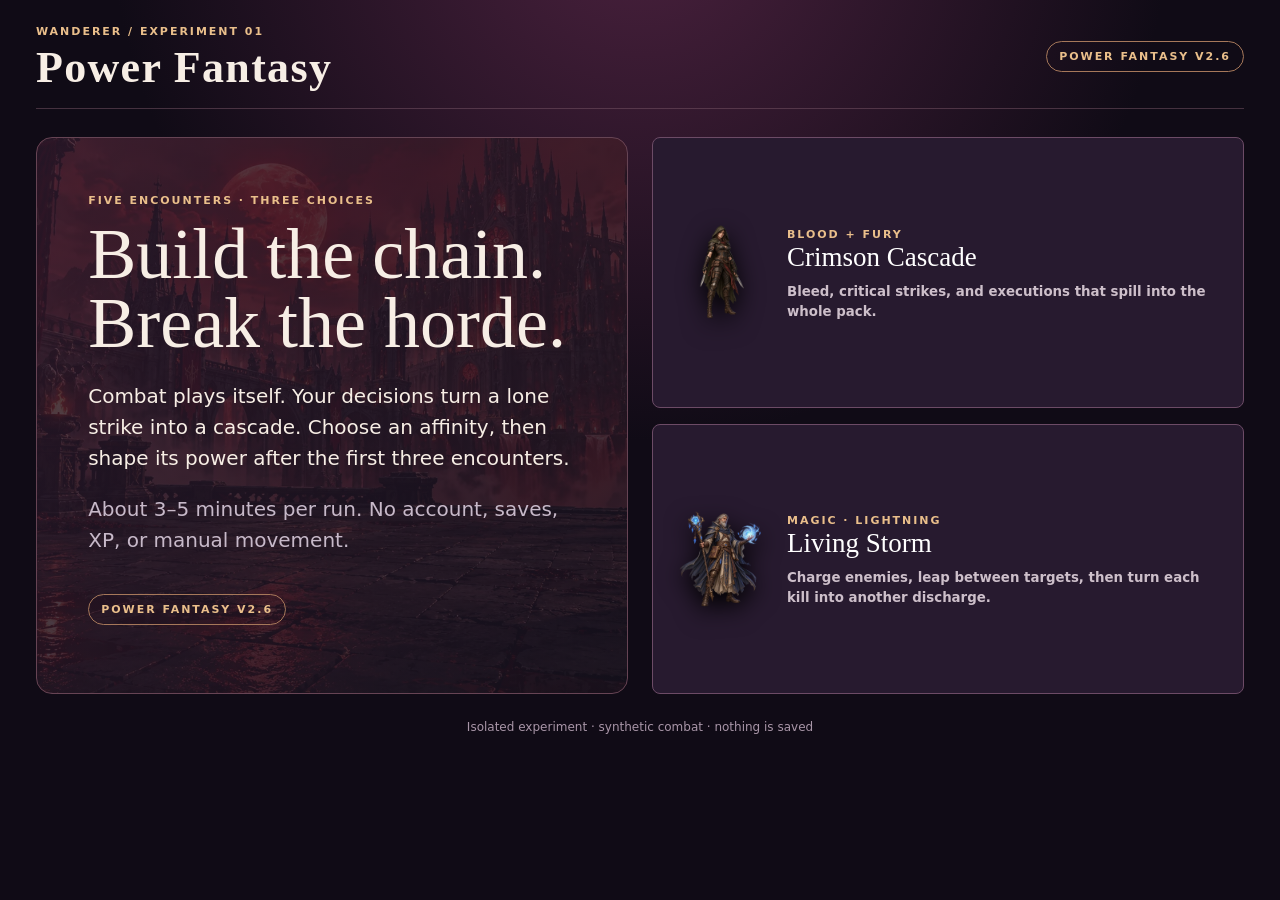
==== commit ef567b26: "demo: refresh v2.6 fixed module cache key" ====
--- a/index.html
+++ b/index.html
@@ -4,4 +4,4 @@
   <header><div><span class="eyebrow">WANDERER / EXPERIMENT 01</span><h1>Power Fantasy</h1></div><div class="headerActions"><span class="prototypeBadge">POWER FANTASY V2.6</span><button id="pause" class="ghost" hidden>Pause</button><button id="exit" class="ghost" hidden>Exit run</button></div></header>
   <main id="app" aria-live="polite"></main>
   <footer>Isolated experiment · synthetic combat · nothing is saved</footer>
-</div><script type="module" src="./ui-v2.6.mjs?v=2.6-threats"></script></body></html>
+</div><script type="module" src="./ui-v2.6.mjs?v=2.6-threats-fix2"></script></body></html>
